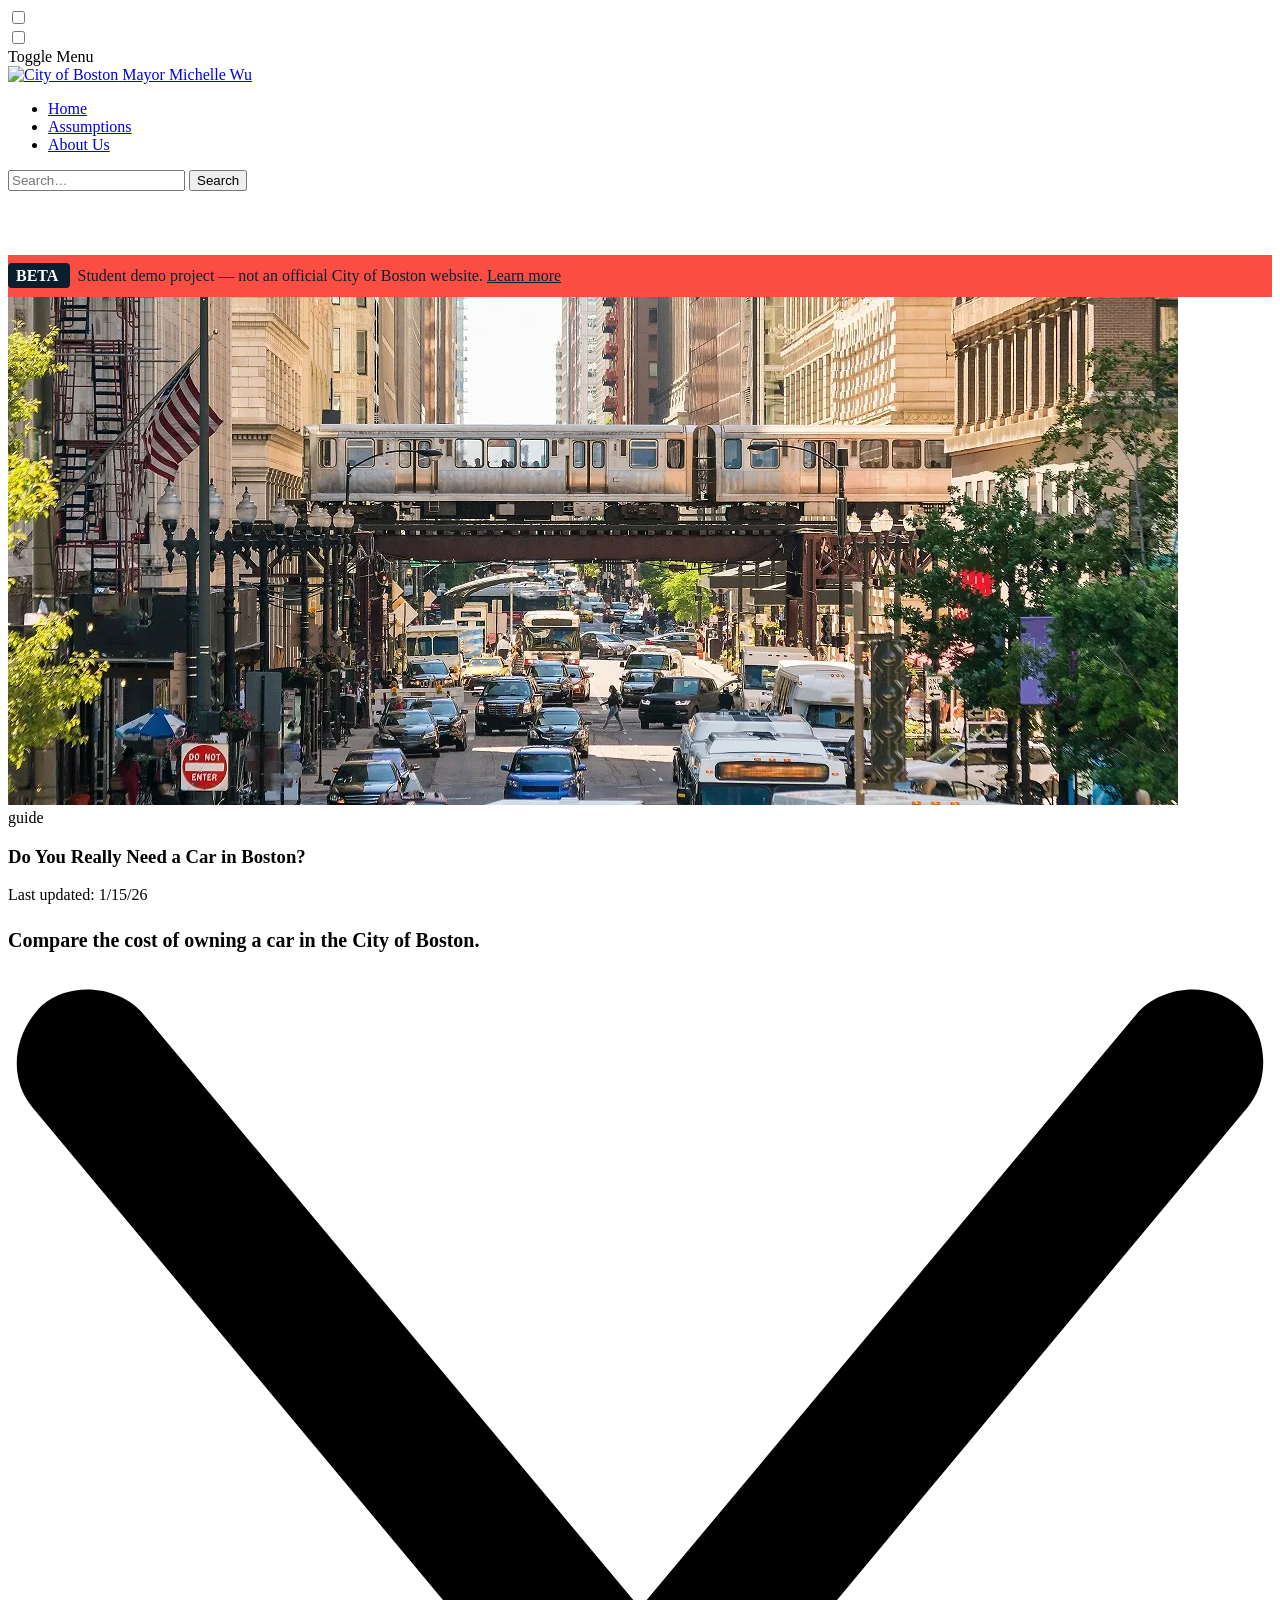
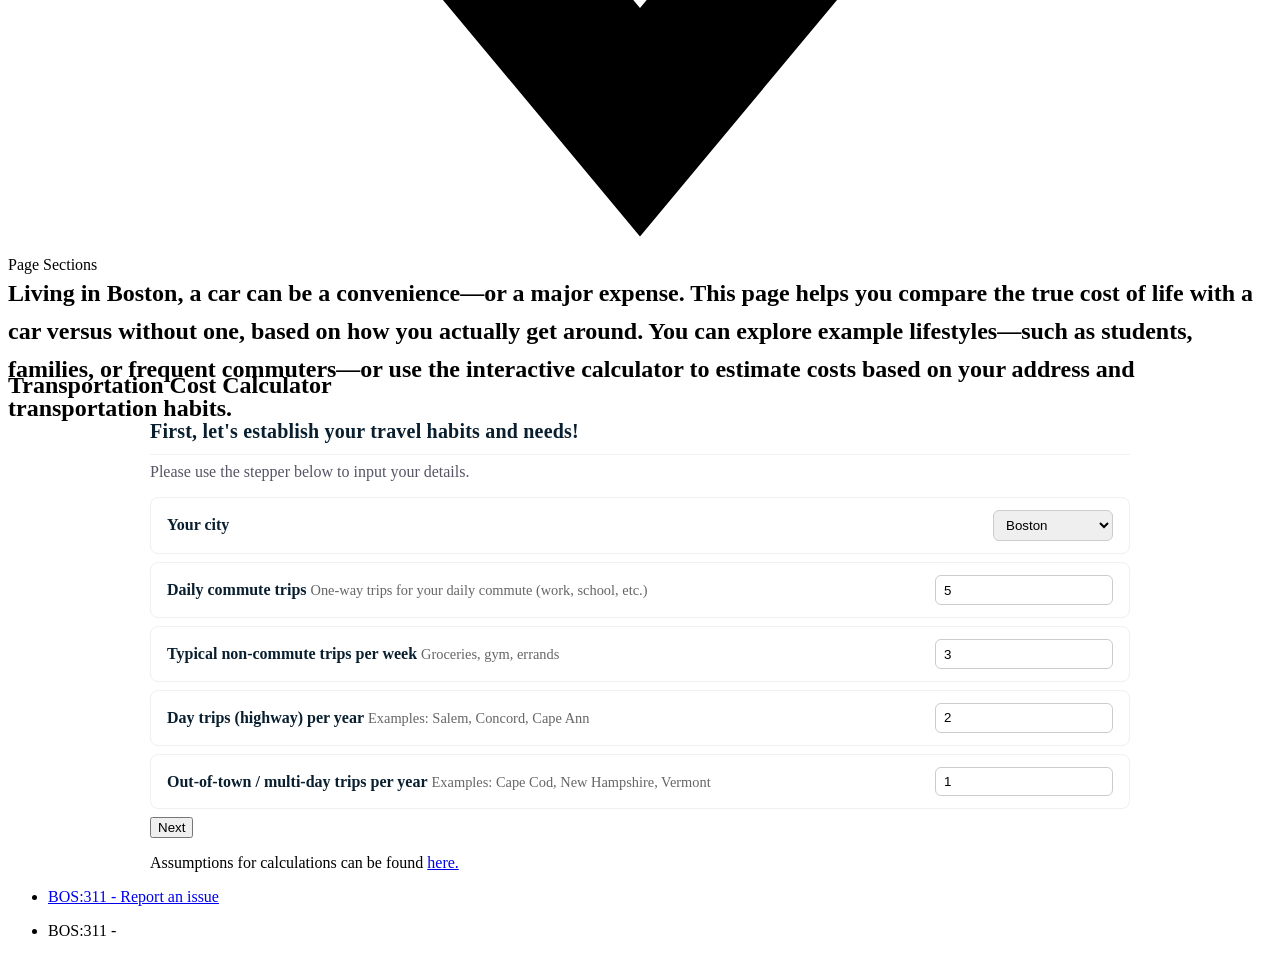
==== index.html @ 3e8d3dff "ok version" ====
<!DOCTYPE html>
<html>
	<head>
		<title>Boston Transportation Cost</title>
		<meta charset="utf-8">
		
		<!--[if !IE]><!-->
		<link rel="stylesheet" type="text/css" href="https://patterns.boston.gov/css/public.css">
		
		<!--<![endif]-->         
		<!--[if lt IE 10]>
        <link media="all" rel="stylesheet" href="https://patterns.boston.gov/css/ie.css">
        <![endif]-->         
		<!-- <link rel="stylesheet" href="styles.css?v=123"> -->
        <link rel="stylesheet" href="styles.css?v=6">
	</head>

    <body>
		<input type="checkbox" id="s-tr" class="s-tr" aria-hidden="true">

        <div id="header-placeholder"></div>

		<main id="main-content">
			<div class="main">
				<div class="container">
					<section class="main-content" id="content" role="main">
                        <div class="b b--fw" style="background:#fb4d42;">
                        <div class="b-c b-c--xsmv" style="padding: .75rem 0;">
                            <strong style="background:#091f2f;color:#fff;padding:.25rem .5rem;border-radius:.25rem;margin-right:.5rem;">
                            BETA
                            </strong>
                            <span style="color:#091f2f;">
                            Student demo project — not an official City of Boston website.
                            <a href="our_team.html" style="color:#091f2f;text-decoration:underline;">Learn more</a>
                            </span>
                        </div>
                        </div>
						<article class="node-16494266 node clearfix node-topic-page modstate-published" bos_context_type="Topic Page">
							<div class="b b--fw">
								<div class="hros hros--t">
									<img src="images/car.jpg.webp" alt="hero image" class="hros--img">
									<div class="hros-c">
										<div class="hros-i hros-i--l">
											<span></span>guide<span></span>
										</div>
										<h1 class="hros-t hros-t--l">
											Do You Really Need a Car in Boston?
										</h1>
										<div class="hros-i hros-i--l hros-st--w">
											Last updated:
											<time datetime="2025-12-30T17:10:34Z">1/15/26</time>
										</div>
									</div>
								</div>
							</div>
							<div class="intro-content nav-fill-margin">
								<div class="topic-intro-text-container">
									<div class="intro-text-top">
										<div class="topic-intro-text-content">
											<div class="intro-text">
												<div class="intro-text supporting-text squiggle-border-bottom field field-name-field-intro-text field-type-text-long">
													<p>Compare the cost of owning a car in the City of Boston.</p>
												</div>
											</div>
										</div>
									</div>
								</div>
							</div>
							<div class="p-b700 no-sidebar">
								<div class="sub-nav-trigger ssm-trigger drawer-trigger" role="button" aria-controls="topic-nav" aria-expanded="false" tabindex="0" aria-hidden="true">
									<div class="ssm-chevron">
										<svg version="1.1" xmlns="http://www.w3.org/2000/svg" xmlns:xlink="http://www.w3.org/1999/xlink" x="0px" y="0px" viewBox="0 0 26 18" style="enable-background:new 0 0 26 18;" xml:space="preserve">
											<title>Toggle</title>
											<path class="st0 icon-stroke" d="M13,17.7L0.5,2.7C0,2.1,0.1,1.2,0.7,0.6c0.6-0.5,1.6-0.4,2.1,0.2L13,13L23.2,0.8c0.5-0.6,1.5-0.7,2.1-0.2
              c0.6,0.5,0.7,1.5,0.2,2.1L13,17.7z"></path>
										</svg>
									</div>
									Page Sections
								</div>
							</div>
							<div class="paragraphs-items paragraphs-items-field-components paragraphs-items-full paragraphs-items-field-components-full">
								<div class="entity entity-paragraphs-item paragraphs-item-text component-section entity entity-paragraphs-item component-section component-section b--fw" bos_context_type="Text" about="" typeof="">
									<div class="b-c">
										<div class="paragraphs-items paragraphs-items-field-text-blocks paragraphs-items-field-text-blocks-full paragraphs-items-full">
											<div class="entity entity-paragraphs-item paragraphs-item-text-one-column component-section squiggle-border-bottom, p-t400 entity entity-paragraphs-item component-section" bos_context_type="Text One Column" about="" typeof="">
												<div>
													<div style="margin-top: 00 px; margin-bottom: -75px;">
														<p class="intro-lead">Living in Boston, a car can be a convenience—or a major expense. This page helps you compare the true cost of life with a car versus without one, based on how you actually get around.

You can explore example lifestyles—such as students, families, or frequent commuters—or use the interactive calculator to estimate costs based on your address and transportation habits.</p>
													</div>
												</div>
											</div>
										</div>
									</div>
								</div>
								<div class="subnav-anchor" id="apply-online" data-text="Apply Online" aria-hidden="true" title="This is an anchor"></div>
								<div class="entity entity-paragraphs-item paragraphs-item-text component-section entity entity-paragraphs-item component-section component-section b--fw" bos_context_type="Text" about="" typeof="">

                                    <section class="b b--fw" id="calculator">
                                    <div class="b-c">
                                        <div class="sh">
                                        <h2 class="sh-title">Transportation Cost Calculator</h2>
                                        </div>

                                

                                        <div class="calc-shell">
                                            <!-- Multi-screen calculator -->
                                            <div id="calcStepper">

                                                <!-- Screen 1 — Basics -->
                                                <div class="calc-screen active" data-screen="1" id="screen-basics">
                                                    <h3 class="h3">First, let's establish your travel habits and needs!</h3>
                                                    <p class="t--subinfo m-b300">Please use the stepper below to input your details.</p>

                                                    <label class="calc-row">
                                                        <span class="calc-labels">
                                                            <span class="calc-name">Your city</span> 
                                                             </span>
                                                        <select id="city" class="txt">
                                                            <option value="boston" selected>Boston</option>
                                                        </select>
                                                    </label>

                                                    <label class="calc-row">
                                                        <span class="calc-labels">
                                                            <span class="calc-name">Daily commute trips</span>
                                                            <span class="calc-sub">One-way trips for your daily commute (work, school, etc.)</span>
                                                        </span>
                                                        <input id="commuteDays" class="txt" type="number" min="0" step="1" value="5">
                                                    </label>

                                                    <label class="calc-row">
                                                        <span class="calc-labels">
                                                            <span class="calc-name">Typical non-commute trips per week</span>
                                                            <span class="calc-sub">Groceries, gym, errands</span>
                                                        </span>
                                                        <input id="nonCommuteTrips" class="txt" type="number" min="0" step="1" value="3">
                                                    </label>

                                                    <label class="calc-row">
                                                        <span class="calc-labels">
                                                            <span class="calc-name">Day trips (highway) per year</span>
                                                            <span class="calc-sub">Examples: Salem, Concord, Cape Ann</span>
                                                        </span>
                                                        <input id="dayTripsHighway" class="txt" type="number" min="0" step="1" value="2">
                                                    </label>

                                                    <label class="calc-row">
                                                        <span class="calc-labels">
                                                            <span class="calc-name">Out-of-town / multi-day trips per year</span>
                                                            <span class="calc-sub">Examples: Cape Cod, New Hampshire, Vermont</span>
                                                        </span>
                                                        <input id="multiDayTrips" class="txt" type="number" min="0" step="1" value="1">
                                                    </label>

                                                    <!-- Removed car ownership question for linear navigation -->

                                                    <div class="m-t300">
                                                        <button class="btn" id="toStep2">Next</button>
                                                    </div>
                                                </div>

                                                <!-- Screen 2 — Car option -->
                                                <div class="calc-screen" data-screen="2" id="screen-car" hidden>
                                                    <h3 class="h3">Car ownership costs</h3>
                                                    <form id="carOwnershipForm">
                                                        <div class="calc-section">
                                                            <div class="parking-option" id="carOwnershipOption">
                                                                <div class="option-body">
                                                                    <div>
                                                                        <div class="option-title">Do you currently own a car?</div>
                                                                    </div>
                                                                    <div class="option-control">
                                                                        <label style="margin-bottom: 0.25rem;">
                                                                            <input type="radio" name="carOwnership" id="ownCarYes" value="yes">
                                                                            Yes — I already own a car
                                                                        </label>
                                                                        <label>
                                                                            <input type="radio" name="carOwnership" id="ownCarNo" value="no">
                                                                            No — I’m considering buying one
                                                                        </label>
                                                                    </div>
                                                                </div>
                                                            </div>
                                                            <div class="parking-option" id="fuelCostSection" style="display:none;">
                                                                <div class="option-body">
                                                                    <div>
                                                                        <div class="option-title">Average fuel/charging cost per month (USD)</div>
                                                                        <div class="option-sub">Enter your typical monthly average.</div>
                                                                    </div>
                                                                    <div class="option-control">
                                                                        <input id="fuelMonthly" class="txt" type="number" min="0" step="1">
                                                                    </div>
                                                                </div>
                                                            </div>
                                                            <div class="parking-option" id="afdcSection" style="display:none;">
                                                                <div class="option-body">
                                                                    <div>
                                                                        <div class="option-title">Estimated annual fuel/energy cost (USD)</div>
                                                                        <div class="option-sub">Use the <a href='https://www.afdc.energy.gov/calc' target='_blank' id='afdcLink'>AFDC calculator</a> to estimate annual fuel or charging costs for a car you might buy.</div>
                                                                                                                                            <div class="option-sub" id="afdcMileageHelper" style="margin-top:0.25em;"></div>
                                                                    </div>
                                                                    <div class="option-control">
                                                                        <input id="afdcAnnual" class="txt" type="number" min="0" step="100">
                                                                    </div>
                                                                </div>
                                                            </div>
                                                        </div>
                                                    </form>
                                                    <div class="calc-section">
                                                        <h4>Boston fixed costs</h4>

                                                        <fieldset class="calc-row" id="parkingChoiceFieldset">
                                                            <legend class="calc-name">What would you rely on for parking?</legend>

                                                            <div class="parking-option" data-value="offstreet">
                                                                <label>
                                                                    <input type="radio" name="parkingChoice" id="parkingOffstreet" value="offstreet" checked>
                                                                    <div class="option-body">
                                                                        <div>
                                                                            <div class="option-title">Off-street parking (garage or private lot)</div>
                                                                            <div class="option-sub">Monthly cost varies by location.</div>
                                                                        </div>
                                                                        <div class="option-control">
                                                                            <label class="calc-row">
                                                                                <span class="calc-labels">
                                                                                    <span class="calc-name">Monthly parking cost (USD)</span>
                                                                                </span>
                                                                                <input id="parkingMonthly" class="txt" type="number" min="0" step="50" value="250">
                                                                            </label>
                                                                        </div>
                                                                    </div>
                                                                </label>
                                                            </div>

                                                            <div class="parking-option" data-value="permit">
                                                                <label>
                                                                    <input type="radio" name="parkingChoice" id="parkingPermit" value="permit">
                                                                    <div class="option-body">
                                                                        <div>
                                                                            <div class="option-title">Resident street parking permit</div>
                                                                            <div class="option-sub">Free for eligible Boston residents; availability varies by neighborhood.</div>
                                                                        </div>
                                                                        <div class="option-control">
                                                                            <label class="calc-row">
                                                                                <span class="calc-labels">
                                                                                    <span class="calc-name">Resident permit annual (USD)</span>
                                                                                </span>
                                                                                <input id="residentPermitAnnual" class="txt" type="number" min="0" step="100" value="0" readonly>
                                                                            </label>
                                                                        </div>
                                                                    </div>
                                                                </label>
                                                            </div>
                                                        </fieldset>

                                                        <label class="calc-row">
                                                            <span class="calc-labels">
                                                                <span class="calc-name">Annual insurance premium (USD)</span>
                                                                <span class="calc-sub">Your estimated yearly auto insurance cost</span>
                                                            </span>
                                                            <input id="insuranceAnnual" class="txt" type="number" min="0" step="100" value="1200">
                                                        </label>

                                                        <label class="calc-row">
                                                            <span class="calc-labels">
                                                                <span class="calc-name">Annual excise tax (USD)</span>
                                                                <span class="calc-sub">From City of Boston bill / estimate</span>
                                                            </span>
                                                            <input id="exciseTax" class="txt" type="number" min="0" step="1" value="0">
                                                        </label>

                                                        <label class="calc-row">
                                                            <span class="calc-labels">
                                                                <span class="calc-name">Annual registration &amp; inspection total (USD)</span>
                                                            </span>
                                                            <input id="regInspect" class="txt" type="number" min="0" step="1" value="100">
                                                        </label>

                                                        <fieldset class="calc-row">
                                                            <legend class="calc-name">Ownership cost</legend>
                                                            <label><input type="radio" name="ownership" value="loan" checked> Loan / Lease</label>
                                                            <label><input type="radio" name="ownership" value="paid"> Paid-off / Cash</label>

                                                            <div id="loanFields">
                                                                <label class="calc-row">
                                                                    <span class="calc-labels">
                                                                        <span class="calc-name">Monthly payment (USD)</span>
                                                                    </span>
                                                                    <input id="loanMonthly" class="txt" type="number" min="0" step="1" value="300">
                                                                </label>
                                                                <label class="calc-row">
                                                                    <span class="calc-labels">
                                                                        <span class="calc-name">Months per year paying</span>
                                                                    </span>
                                                                    <input id="loanMonthsPerYear" class="txt" type="number" min="1" max="12" step="1" value="12">
                                                                </label>
                                                            </div>

                                                            <div id="paidFields" hidden>
                                                                   <!-- Depreciation input removed -->
                                                            </div>
                                                        </fieldset>

                                                        <div class="m-t300">
                                                            <button class="btn" id="backFromCar">Back</button>
                                                            <button class="btn" id="toComparisonFromCar">Next</button>
                                                        </div>

                                                        <div id="carSummary" class="m-t300">
                                                            <div>Annual Variable (AFDC): <strong id="carVar">$0.00</strong></div>
                                                            <div>Annual Fixed: <strong id="carFixedCalc">$0.00</strong></div>
                                                            <div>Total Car Annual: <strong id="carAnnualTotal">$0.00</strong></div>
                                                            <div>Monthly: <strong id="carMonthlyTotal">$0.00</strong></div>
                                                        </div>
                                                    </div>
                                                </div>

                                                <!-- Screen 3 — No-car option -->
                                                <div class="calc-screen" data-screen="3" id="screen-nocar" hidden>
                                                    <h3 class="h3">Car-Free Transportation Mix</h3>

                                                    <div class="calc-section">
                                                        <h4>MBTA</h4>
                                                        <label class="calc-row">
                                                            <span class="calc-labels">
                                                                <span class="calc-name">Your monthly MBTA cost (USD)</span>
                                                                <span class="calc-sub">Enter your actual or estimated monthly spending on MBTA (subway, bus, commuter rail, ferry, etc.)</span>
                                                            </span>
                                                            <input id="mbtaMonthlyDirect" class="txt" type="number" min="0" step="1" value="0">
                                                        </label>
                                                    </div>

                                                    <div class="calc-section">
                                                        <h4>Regional bus (outside Boston)</h4>
                                                        <label class="calc-row">
                                                            <span class="calc-labels">
                                                                <span class="calc-name">Your monthly Regional bus cost (USD)</span>
                                                                <span class="calc-sub">Enter your actual or estimated monthly spending on regional buses (e.g., MBTA express, MWRTA, LRTA, etc.)</span>
                                                            </span>
                                                            <input id="regionalBusMonthlyDirect" class="txt" type="number" min="0" step="1" value="0">
                                                        </label>
                                                    </div>

                                                    <div class="calc-section">
                                                        <h4>Rideshare</h4>
                                                        <label class="calc-row">
                                                            <span class="calc-labels">
                                                                <span class="calc-name">Your monthly Rideshare cost (USD)</span>
                                                                <span class="calc-sub">Enter your actual or estimated monthly spending on rideshare (Uber, Lyft, etc.)</span>
                                                            </span>
                                                            <input id="rideshareMonthlyDirect" class="txt" type="number" min="0" step="1" value="0">
                                                        </label>
                                                    </div>

                                                    <div class="calc-section">
                                                        <h4>Rental cars</h4>
                                                        <label class="calc-row">
                                                            <span class="calc-labels">
                                                                <span class="calc-name">Your ANNUAL rental car cost (USD)</span>
                                                                <span class="calc-sub">Enter your actual or estimated ANNUAL spending on rental cars (Zipcar, Hertz, Enterprise, etc.)</span>
                                                            </span>
                                                            <input id="rentalCarAnnualDirect" class="txt" type="number" min="0" step="10" value="0">
                                                        </label>
                                                    </div>

                                                    <div class="m-t300">
                                                        <button class="btn" id="backFromNoCar">Back</button>
                                                        <button class="btn" id="toComparisonFromNoCar">Next to Comparison</button>
                                                    </div>

                                                    <div id="noCarSummary" class="m-t300">
                                                        <div>MBTA annual: <strong id="mbtaAnnual">$0.00</strong></div>
                                                        <div>Regional buses: <strong id="regionalAnnual">$0.00</strong></div>
                                                        <div>Rideshare annual: <strong id="rideshareAnnual">$0.00</strong></div>
                                                        <div>Rental annual: <strong id="rentalAnnual">$0.00</strong></div>
                                                        <div>Total No-Car annual: <strong id="noCarAnnual">$0.00</strong></div>
                                                    </div>
                                                </div>

                                                <!-- Screen 3 — Results & break-even -->
                                                <div class="calc-screen" data-screen="3" id="screen-results" hidden>
                                                    <h3 class="h3">Your final results</h3>

                                                    <div class="calc-section results-hero">
                                                    <div class="results-grid">
                                                        <div class="result-card" id="carResult" role="group" aria-labelledby="carResultLabel">
                                                            <div class="result-title" id="carResultLabel">Annual cost for car</div>
                                                            <div class="result-amount" id="outCarAnnual">—</div>
                                                            <div class="result-sub">Monthly <span class="result-sub-amount" id="outCarMonthly">—</span></div>
                                                        </div>

                                                        <div class="result-card" id="noCarResult" role="group" aria-labelledby="noCarResultLabel">
                                                            <div class="result-title" id="noCarResultLabel">Annual cost without a car</div>
                                                            <div class="result-amount" id="outNoCarAnnual">—</div>
                                                            <div class="result-sub">Monthly <span class="result-sub-amount" id="outNoCarMonthly">—</span></div>
                                                        </div>
                                                    </div>

                                                    <div class="result-diff" aria-live="polite">
                                                        <div class="diff-label">Without a car, you save</div>
                                                        <div class="diff-amount" id="outDifference">—</div>
                                                    </div>
                                                </div> 

                                                    <div class="calc-section m-t300 smallest-drivers">
                                                        <h4 class="small-heading">Biggest drivers</h4>
                                                        <ol id="biggestDrivers" class="small-list"></ol>
                                                    </div>

                                                    <div class="m-t300">
                                                        <button class="btn" id="startOver">Start over</button>
                                                    </div>
                                                </div>

                                            </div> <!-- calcStepper -->

                                            <p class="m-t300">
                                            Assumptions for calculations can be found 
                                            <a href="assumptions.html">here.</a>
                                            </p>
                                        </div>
                                    </div>

                                    </section>                                    
                                    
                                    <!-- <section class="b b--fw">
                                    <div class="b-c">
                                        <div class="sh">
                                        <h2 class="sh-title">Typical Transportation Costs for Different Lifestyles</h2>
                                        </div>

                                        <div id="lifestyles" class="cob-accordion"></div>
                                    </div>
                                    </section> -->

                                    <div class="paragraphs-items paragraphs-items-full">
                                        <div class="component-section">
                                        <div class="field field-label-hidden field-type-text-long field__items field-items">
                                        </div>
                                        </div>
                                    </div>
                                </div>
                                </div>
							</div>
						</article>
					</section>
				</div>
			</div>

            <!-- <template id="accordion-template">
                <div class="b-collapsible m-b300">
                    <button class="b-collapsible__header" type="button" aria-expanded="false">
                    <span class="acc-head">
                        <img class="acc-icon" alt="">
                        <span class="acc-title"></span>
                    </span>
                    </button>

                    <div class="b-collapsible__content" hidden>
                    <div class="acc-body"></div>
                    </div>
                </div>
            </template> -->

		</main>

        <div id="footer-placeholder"></div>

		<script type="text/javascript" src="main.js"></script>
		<script src="https://patterns.boston.gov/scripts/all.js"></script>

	</body>
</html>
---- styles.css ----
main {
padding-top: 4rem;
}

.acc-head{
    display:flex;
    align-items:center;
    gap:.75rem;
}
.acc-icon{
    width:32px;
    height:32px;
    flex:0 0 auto;
}
.acc-title{
    font-weight:700;
}

/* Make each accordion item span the full content width */
.cob-accordion .b-collapsible {
  width: 100%;
  border-top: 1px solid #d8d8d8;
}
.cob-accordion .b-collapsible:last-child {
  border-bottom: 1px solid #d8d8d8;
}

/* Make the clickable header look like a COB row */
.cob-accordion .b-collapsible__header {
  width: 100%;
  display: flex;
  align-items: center;
  justify-content: space-between;

  padding: 1rem 1rem;
  text-align: left;

  background: #fff;
  border: 0;            /* remove “button box” feel */
  cursor: pointer;
}
.cob-accordion .b-collapsible__header:hover {
  background: #f6f6f6;
}

/* Your icon + title layout */
.cob-accordion .acc-head {
  display: flex;
  align-items: center;
  gap: .75rem;
}
.cob-accordion .acc-icon {
  width: 32px;
  height: 32px;
  flex: 0 0 auto;
}
.cob-accordion .acc-title {
  font-weight: 700;
}

/* Add a COB-like chevron */
.cob-accordion .b-collapsible__header::after {
  content: "▾";
  font-size: 1.1rem;
  line-height: 1;
}
.cob-accordion .b-collapsible__header[aria-expanded="true"]::after {
  content: "▴";
}

/* Panel spacing */
.cob-accordion .b-collapsible__content {
  padding: 0 1rem 1rem 1rem;
}

.calc-grid{
  display:grid;
  grid-template-columns: 1fr;
  gap: 1rem;
  margin-top: 1rem;
}

@media (min-width: 900px){
  .calc-grid{
    grid-template-columns: 1fr 1fr;
  }
}

.calc-card{
  background:#fff;
  border:1px solid #d8d8d8;
  border-radius: 8px;
  padding: 1rem;
}

.calc-row{
  display:flex;
  justify-content:space-between;
  align-items:center;
  gap: 1rem;
  padding: .75rem 1rem;
  border-radius: 8px;
  background:#fff;
  border:1px solid #f0f0f0;
  margin-bottom: .5rem;
  transition: box-shadow .12s ease, transform .12s ease;
}

/* Reduce horizontal spacing for inline fieldset choice rows (e.g., radio options) */
fieldset.calc-row {
  justify-content: flex-start !important;
  gap: .75rem !important;
}

/* Make individual labels compact and keep inputs inline */
fieldset.calc-row label {
  display: inline-flex !important;
  align-items: center;
  gap: .5rem;
  margin-right: .75rem;
  white-space: nowrap;
}

/* Prevent nested .calc-row inside fieldsets from creating overflow or nested boxes */
fieldset.calc-row .calc-row {
  width: 100%;
  box-sizing: border-box;
  padding: 0;
  margin-top: .5rem;
  border: 0;
  background: transparent;
  display:flex;
  align-items:center;
  justify-content:space-between;
}

/* For the parking choice specifically, stack options vertically */
#parkingChoiceFieldset{
  flex-direction: column !important;
  align-items: flex-start !important;
  gap: .5rem !important;
  padding-left: 0 !important;
}
#parkingChoiceFieldset label {
  display: flex !important;
  flex-direction: column;
  align-items: flex-start;
  margin-bottom: 0 !important;
  padding-left: 0.25rem;
}
#parkingChoiceFieldset label small {
  display: block;
  margin-left: 1.5rem;
  margin-top: .25rem;
  color: #666;
  font-size: .95rem;
  font-weight: 400;
}

/* Parking option card styling */
.parking-option { margin-bottom: .75rem; width:100%; }
.parking-option label{ display:block; cursor:pointer; width:100%; }
.parking-option .option-body{ display:flex; gap:.5rem; align-items:center; justify-content:space-between; padding:.45rem .7rem; border:1px solid #e9e9e9; border-radius:8px; background:#fff; width:100%; box-sizing:border-box; line-height:1.25; }
.parking-option .option-title{ font-weight:700; color:#091f2f; }
.parking-option .option-title{ font-size:1.05rem; margin:0; }
.parking-option .option-sub{ font-size:.85rem; color:#666; margin:.1rem 0 0; }
.parking-option .option-control{ display:flex; align-items:center; min-width:0; }
.parking-option .option-control .calc-row{ display:flex; align-items:center; width:100%; gap:.5rem; padding:0; margin:0; border:0; background:transparent; }
.parking-option .option-control .calc-labels{ margin-right:.5rem; font-size:.9rem; white-space:nowrap; }
.parking-option .option-control .txt{ margin-left:auto; width:120px; text-align:right; padding:.35rem .5rem; }
.parking-option.selected .option-body{ border-color:#0b4b66; box-shadow:0 6px 20px rgba(11,75,102,0.06); }
.parking-option input[type="radio"]{ margin-right:.5rem; transform:translateY(-1px); }


@media (max-width:600px){
  fieldset.calc-row{ flex-direction:column; align-items:stretch; }
  fieldset.calc-row label{ margin-right:0; width:100%; }
}
.calc-row:hover{ box-shadow: 0 6px 18px rgba(20,20,20,0.04); transform: translateY(-1px); }

.calc-row:last-child{ border-bottom:0; margin-bottom:0; }

.calc-row .calc-labels{ flex:1; min-width:0; }
.calc-row .calc-name{ font-weight:700; color:#091f2f; }
.calc-row .calc-sub{ font-size:.9rem; color:#666; }

.calc-row .txt{ flex:0 0 120px; width:120px; }

@media (max-width:600px){
  .calc-row{ flex-direction:column; align-items:stretch; padding:.6rem; }
  .calc-row .txt{ width:100%; flex:1 1 auto; }
  .calc-row .calc-labels{ margin-bottom:.5rem; }
}
/* Inputs: don’t fight Fleet; just make them consistent */
.txt{
  width: 120px;
  padding: .4rem .5rem;
  border: 1px solid #ccc;
  border-radius: 6px;
}

/* Results table */
.calc-result{
  display:grid;
  grid-template-columns: 1fr 1fr 1fr;
  gap: .5rem .75rem;
  align-items:center;
}

.calc-resultHead{
  font-weight:700;
  padding-bottom:.25rem;
  border-bottom:1px solid #eee;
}

.calc-cell{ padding:.25rem 0; }
.calc-big{ font-weight:800; font-size: 1.15rem; }

.calc-miniRow{
  display:flex;
  justify-content:space-between;
  gap:1rem;
  padding:.25rem 0;
}

.calc-compareValue{
  font-weight:900;
  font-size: 1.25rem;
  margin-top:.25rem;
}

/* Fixed cost rows */
.calc-fixedRow{
  display:flex;
  justify-content:space-between;
  padding:.4rem 0;
  border-top:1px solid #eee;
}

/* Selected user button */
.categoryBtn.active{
  outline: 3px solid #091f2f;
  outline-offset: 2px;
}

/* Shared width container for buttons + grid */
.calc-shell{
  max-width: 980px;
  margin: 0 auto;
}

/* Make the calculator intro / supporting text larger for readability */
/* Use stronger specificity and !important to override upstream patterns styles if necessary */
#calculator .supporting-text, .calc-shell > .supporting-text {
  font-size: 1.25rem !important; /* ~20px */
  line-height: 1.5 !important;
  margin-bottom: 1rem !important;
  font-weight: 600 !important;
}

@media (min-width: 900px) {
  #calculator .supporting-text, .calc-shell > .supporting-text {
    font-size: 1.375rem !important; /* ~22px on larger screens */
  }
}

/* Top page intro paragraph (larger and slightly heavier) */
.topic-intro-text-container .intro-text.supporting-text,
.topic-intro-text-container .intro-text.supporting-text p {
  font-size: 1.125rem !important; /* ~18px */
  line-height: 1.6 !important;
  font-weight: 600 !important;
}

@media (min-width: 900px) {
  .topic-intro-text-container .intro-text.supporting-text,
  .topic-intro-text-container .intro-text.supporting-text p {
    font-size: 1.25rem !important; /* ~20px */
  }
}

/* Explicit class to target the main intro paragraph and guarantee larger styling */
.intro-lead {
  margin-top: 0 !important;
  font-size: 1.375rem !important; /* ~22px */
  line-height: 1.6 !important;
  font-weight: 600 !important;
  margin-bottom: 1rem !important;
}

@media (min-width: 900px) {
  .intro-lead { font-size: 1.5rem !important; /* ~24px */ }
}



/* 4 buttons on one row, same width as the grid */
.calc-user-buttons{
  display: flex;
  gap: .75rem;
  width: 100%;
}

/* Let flex actually shrink buttons to fit */
.categoryBtn{
  flex: 1 1 0;
  min-width: 0;          /* 🔑 allows shrinking */
  text-align: left;      /* looks more COB */
  white-space: normal;   /* 🔑 allow wrapping */
  line-height: 1.2;
}

/* Keep emoji + text aligned */
.categoryBtn .categoryEmoji{
  margin-right: .5rem;
}

/* On smaller screens, wrap like COB */
@media (max-width: 900px){
  .calc-user-buttons{
    flex-wrap: wrap;
  }
  .categoryBtn{
    flex: 1 1 calc(50% - .75rem);
  }
}

/* Highlight for comparison note */
.cheaper-green {
  background-color: #e6f9ed !important;
  color: #217a3b !important;
  font-weight: 900;
}
.cheaper-red {
  background-color: #ffeaea !important;
  color: #b30000 !important;
  font-weight: 900;
}

/* About page team layout */
.team-grid{
  display: grid;
  grid-template-columns: 1fr; /* always one column */
  gap: 1.25rem;
  margin-top: 1rem;
}

.team-card{
  display: flex;
  gap: 1.25rem;
  align-items: flex-start;
  background: #fff;
  border: 1px solid #d8d8d8;
  border-radius: 8px;
  padding: 1.25rem;
}

.team-photo{
  width: 88px;
  height: 88px;
  border-radius: 999px;   /* round */
  object-fit: cover;      /* keeps face centered */
  flex: 0 0 auto;
  border: 2px solid #091f2f; /* COB navy */
}

.team-name{
  margin: 0;
  font-size: 1.25rem;
  line-height: 1.2;
}

.team-bio{
  margin-top: .25rem;
  margin-bottom: 0;
}

/* New calculator screen styles */
.calc-screen{ display:none; }
.calc-screen.active{ display:block; }

.calc-section{ background:#fff; border:1px solid #e9e9e9; padding:1rem; border-radius:8px; margin-bottom:1rem; }

/* Small form layout tweaks */
.calc-screen .h3{ margin-top:0; }

/* Screen-specific header styling for a cleaner basics step */
#screen-basics .h3,
#screen-car .h3,
#screen-nocar .h3,
#screen-results .h3 {
  margin: 1.25rem 0 .5rem 0;
  font-size: 1.25rem;
  line-height: 1.25;
  font-weight: 800;
  color: #091f2f;
  padding-bottom: .6rem;
  border-bottom: 1px solid #eef2f3;
  letter-spacing: 0.2px;
}
#screen-basics .t--subinfo{ margin-top:.5rem; color:#556; }
#screen-car .t--subinfo, #screen-nocar .t--subinfo { margin-top:.4rem; color:#556; }

/* Results hero (two-column) */
.results-hero{ padding: 1rem 0; }
.results-grid{ display:grid; grid-template-columns: 1fr 1fr; gap:1rem; align-items:stretch; }
.result-card{ background: linear-gradient(180deg, #fff, #fbfbfc); border:1px solid #e6eef2; border-radius:10px; padding:1.25rem; box-shadow: 0 12px 30px rgba(11,75,102,0.06); display:flex; flex-direction:column; justify-content:space-between; }
.result-title{ font-weight:700; color:#091f2f; margin-bottom:.5rem; font-size:1rem; }
.result-amount{ font-size:2.1rem; font-weight:900; color:#0b4b66; margin-bottom:.5rem; }
.result-sub{ font-size:.95rem; color:#575f66; display:flex; justify-content:space-between; align-items:center; }
.result-sub-amount{ font-weight:700; color:#091f2f; }

.result-diff{ margin-top:1rem; text-align:center; padding:.75rem; }
.diff-label{ font-size:.95rem; color:#556; }
.diff-amount{ font-size:1.4rem; font-weight:800; color:#0b4b66; margin-top:.25rem; }

/* Make biggest drivers smaller and less prominent */
.smallest-drivers .small-heading{ font-size:.95rem; margin-bottom:.25rem; color:#556; }
.smallest-drivers .small-list{ font-size:.95rem; color:#556; margin-left:0; padding:0; list-style:none; }
.smallest-drivers .small-list li{ margin-bottom:.35rem; display:flex; justify-content:space-between; align-items:center; padding:.2rem .4rem; border-radius:6px; }

@media (max-width:800px){
  .results-grid{ grid-template-columns: 1fr; }
  .result-amount{ font-size:1.6rem; }
  .diff-amount{ font-size:1.2rem; }
}

/* Small tweaks to button spacing */
.calc-screen .m-t300{ display:flex; gap:.75rem; justify-content:flex-start; }

@media (min-width:900px){
  .calc-screen .txt{ width:160px; }
}
---- styles.css ----
main {
padding-top: 4rem;
}

.acc-head{
    display:flex;
    align-items:center;
    gap:.75rem;
}
.acc-icon{
    width:32px;
    height:32px;
    flex:0 0 auto;
}
.acc-title{
    font-weight:700;
}

/* Make each accordion item span the full content width */
.cob-accordion .b-collapsible {
  width: 100%;
  border-top: 1px solid #d8d8d8;
}
.cob-accordion .b-collapsible:last-child {
  border-bottom: 1px solid #d8d8d8;
}

/* Make the clickable header look like a COB row */
.cob-accordion .b-collapsible__header {
  width: 100%;
  display: flex;
  align-items: center;
  justify-content: space-between;

  padding: 1rem 1rem;
  text-align: left;

  background: #fff;
  border: 0;            /* remove “button box” feel */
  cursor: pointer;
}
.cob-accordion .b-collapsible__header:hover {
  background: #f6f6f6;
}

/* Your icon + title layout */
.cob-accordion .acc-head {
  display: flex;
  align-items: center;
  gap: .75rem;
}
.cob-accordion .acc-icon {
  width: 32px;
  height: 32px;
  flex: 0 0 auto;
}
.cob-accordion .acc-title {
  font-weight: 700;
}

/* Add a COB-like chevron */
.cob-accordion .b-collapsible__header::after {
  content: "▾";
  font-size: 1.1rem;
  line-height: 1;
}
.cob-accordion .b-collapsible__header[aria-expanded="true"]::after {
  content: "▴";
}

/* Panel spacing */
.cob-accordion .b-collapsible__content {
  padding: 0 1rem 1rem 1rem;
}

.calc-grid{
  display:grid;
  grid-template-columns: 1fr;
  gap: 1rem;
  margin-top: 1rem;
}

@media (min-width: 900px){
  .calc-grid{
    grid-template-columns: 1fr 1fr;
  }
}

.calc-card{
  background:#fff;
  border:1px solid #d8d8d8;
  border-radius: 8px;
  padding: 1rem;
}

.calc-row{
  display:flex;
  justify-content:space-between;
  align-items:center;
  gap: 1rem;
  padding: .75rem 1rem;
  border-radius: 8px;
  background:#fff;
  border:1px solid #f0f0f0;
  margin-bottom: .5rem;
  transition: box-shadow .12s ease, transform .12s ease;
}

/* Reduce horizontal spacing for inline fieldset choice rows (e.g., radio options) */
fieldset.calc-row {
  justify-content: flex-start !important;
  gap: .75rem !important;
}

/* Make individual labels compact and keep inputs inline */
fieldset.calc-row label {
  display: inline-flex !important;
  align-items: center;
  gap: .5rem;
  margin-right: .75rem;
  white-space: nowrap;
}

/* Prevent nested .calc-row inside fieldsets from creating overflow or nested boxes */
fieldset.calc-row .calc-row {
  width: 100%;
  box-sizing: border-box;
  padding: 0;
  margin-top: .5rem;
  border: 0;
  background: transparent;
  display:flex;
  align-items:center;
  justify-content:space-between;
}

/* For the parking choice specifically, stack options vertically */
#parkingChoiceFieldset{
  flex-direction: column !important;
  align-items: flex-start !important;
  gap: .5rem !important;
  padding-left: 0 !important;
}
#parkingChoiceFieldset label {
  display: flex !important;
  flex-direction: column;
  align-items: flex-start;
  margin-bottom: 0 !important;
  padding-left: 0.25rem;
}
#parkingChoiceFieldset label small {
  display: block;
  margin-left: 1.5rem;
  margin-top: .25rem;
  color: #666;
  font-size: .95rem;
  font-weight: 400;
}

/* Parking option card styling */
.parking-option { margin-bottom: .75rem; width:100%; }
.parking-option label{ display:block; cursor:pointer; width:100%; }
.parking-option .option-body{ display:flex; gap:.5rem; align-items:center; justify-content:space-between; padding:.45rem .7rem; border:1px solid #e9e9e9; border-radius:8px; background:#fff; width:100%; box-sizing:border-box; line-height:1.25; }
.parking-option .option-title{ font-weight:700; color:#091f2f; }
.parking-option .option-title{ font-size:1.05rem; margin:0; }
.parking-option .option-sub{ font-size:.85rem; color:#666; margin:.1rem 0 0; }
.parking-option .option-control{ display:flex; align-items:center; min-width:0; }
.parking-option .option-control .calc-row{ display:flex; align-items:center; width:100%; gap:.5rem; padding:0; margin:0; border:0; background:transparent; }
.parking-option .option-control .calc-labels{ margin-right:.5rem; font-size:.9rem; white-space:nowrap; }
.parking-option .option-control .txt{ margin-left:auto; width:120px; text-align:right; padding:.35rem .5rem; }
.parking-option.selected .option-body{ border-color:#0b4b66; box-shadow:0 6px 20px rgba(11,75,102,0.06); }
.parking-option input[type="radio"]{ margin-right:.5rem; transform:translateY(-1px); }


@media (max-width:600px){
  fieldset.calc-row{ flex-direction:column; align-items:stretch; }
  fieldset.calc-row label{ margin-right:0; width:100%; }
}
.calc-row:hover{ box-shadow: 0 6px 18px rgba(20,20,20,0.04); transform: translateY(-1px); }

.calc-row:last-child{ border-bottom:0; margin-bottom:0; }

.calc-row .calc-labels{ flex:1; min-width:0; }
.calc-row .calc-name{ font-weight:700; color:#091f2f; }
.calc-row .calc-sub{ font-size:.9rem; color:#666; }

.calc-row .txt{ flex:0 0 120px; width:120px; }

@media (max-width:600px){
  .calc-row{ flex-direction:column; align-items:stretch; padding:.6rem; }
  .calc-row .txt{ width:100%; flex:1 1 auto; }
  .calc-row .calc-labels{ margin-bottom:.5rem; }
}
/* Inputs: don’t fight Fleet; just make them consistent */
.txt{
  width: 120px;
  padding: .4rem .5rem;
  border: 1px solid #ccc;
  border-radius: 6px;
}

/* Results table */
.calc-result{
  display:grid;
  grid-template-columns: 1fr 1fr 1fr;
  gap: .5rem .75rem;
  align-items:center;
}

.calc-resultHead{
  font-weight:700;
  padding-bottom:.25rem;
  border-bottom:1px solid #eee;
}

.calc-cell{ padding:.25rem 0; }
.calc-big{ font-weight:800; font-size: 1.15rem; }

.calc-miniRow{
  display:flex;
  justify-content:space-between;
  gap:1rem;
  padding:.25rem 0;
}

.calc-compareValue{
  font-weight:900;
  font-size: 1.25rem;
  margin-top:.25rem;
}

/* Fixed cost rows */
.calc-fixedRow{
  display:flex;
  justify-content:space-between;
  padding:.4rem 0;
  border-top:1px solid #eee;
}

/* Selected user button */
.categoryBtn.active{
  outline: 3px solid #091f2f;
  outline-offset: 2px;
}

/* Shared width container for buttons + grid */
.calc-shell{
  max-width: 980px;
  margin: 0 auto;
}

/* Make the calculator intro / supporting text larger for readability */
/* Use stronger specificity and !important to override upstream patterns styles if necessary */
#calculator .supporting-text, .calc-shell > .supporting-text {
  font-size: 1.25rem !important; /* ~20px */
  line-height: 1.5 !important;
  margin-bottom: 1rem !important;
  font-weight: 600 !important;
}

@media (min-width: 900px) {
  #calculator .supporting-text, .calc-shell > .supporting-text {
    font-size: 1.375rem !important; /* ~22px on larger screens */
  }
}

/* Top page intro paragraph (larger and slightly heavier) */
.topic-intro-text-container .intro-text.supporting-text,
.topic-intro-text-container .intro-text.supporting-text p {
  font-size: 1.125rem !important; /* ~18px */
  line-height: 1.6 !important;
  font-weight: 600 !important;
}

@media (min-width: 900px) {
  .topic-intro-text-container .intro-text.supporting-text,
  .topic-intro-text-container .intro-text.supporting-text p {
    font-size: 1.25rem !important; /* ~20px */
  }
}

/* Explicit class to target the main intro paragraph and guarantee larger styling */
.intro-lead {
  margin-top: 0 !important;
  font-size: 1.375rem !important; /* ~22px */
  line-height: 1.6 !important;
  font-weight: 600 !important;
  margin-bottom: 1rem !important;
}

@media (min-width: 900px) {
  .intro-lead { font-size: 1.5rem !important; /* ~24px */ }
}



/* 4 buttons on one row, same width as the grid */
.calc-user-buttons{
  display: flex;
  gap: .75rem;
  width: 100%;
}

/* Let flex actually shrink buttons to fit */
.categoryBtn{
  flex: 1 1 0;
  min-width: 0;          /* 🔑 allows shrinking */
  text-align: left;      /* looks more COB */
  white-space: normal;   /* 🔑 allow wrapping */
  line-height: 1.2;
}

/* Keep emoji + text aligned */
.categoryBtn .categoryEmoji{
  margin-right: .5rem;
}

/* On smaller screens, wrap like COB */
@media (max-width: 900px){
  .calc-user-buttons{
    flex-wrap: wrap;
  }
  .categoryBtn{
    flex: 1 1 calc(50% - .75rem);
  }
}

/* Highlight for comparison note */
.cheaper-green {
  background-color: #e6f9ed !important;
  color: #217a3b !important;
  font-weight: 900;
}
.cheaper-red {
  background-color: #ffeaea !important;
  color: #b30000 !important;
  font-weight: 900;
}

/* About page team layout */
.team-grid{
  display: grid;
  grid-template-columns: 1fr; /* always one column */
  gap: 1.25rem;
  margin-top: 1rem;
}

.team-card{
  display: flex;
  gap: 1.25rem;
  align-items: flex-start;
  background: #fff;
  border: 1px solid #d8d8d8;
  border-radius: 8px;
  padding: 1.25rem;
}

.team-photo{
  width: 88px;
  height: 88px;
  border-radius: 999px;   /* round */
  object-fit: cover;      /* keeps face centered */
  flex: 0 0 auto;
  border: 2px solid #091f2f; /* COB navy */
}

.team-name{
  margin: 0;
  font-size: 1.25rem;
  line-height: 1.2;
}

.team-bio{
  margin-top: .25rem;
  margin-bottom: 0;
}

/* New calculator screen styles */
.calc-screen{ display:none; }
.calc-screen.active{ display:block; }

.calc-section{ background:#fff; border:1px solid #e9e9e9; padding:1rem; border-radius:8px; margin-bottom:1rem; }

/* Small form layout tweaks */
.calc-screen .h3{ margin-top:0; }

/* Screen-specific header styling for a cleaner basics step */
#screen-basics .h3,
#screen-car .h3,
#screen-nocar .h3,
#screen-results .h3 {
  margin: 1.25rem 0 .5rem 0;
  font-size: 1.25rem;
  line-height: 1.25;
  font-weight: 800;
  color: #091f2f;
  padding-bottom: .6rem;
  border-bottom: 1px solid #eef2f3;
  letter-spacing: 0.2px;
}
#screen-basics .t--subinfo{ margin-top:.5rem; color:#556; }
#screen-car .t--subinfo, #screen-nocar .t--subinfo { margin-top:.4rem; color:#556; }

/* Results hero (two-column) */
.results-hero{ padding: 1rem 0; }
.results-grid{ display:grid; grid-template-columns: 1fr 1fr; gap:1rem; align-items:stretch; }
.result-card{ background: linear-gradient(180deg, #fff, #fbfbfc); border:1px solid #e6eef2; border-radius:10px; padding:1.25rem; box-shadow: 0 12px 30px rgba(11,75,102,0.06); display:flex; flex-direction:column; justify-content:space-between; }
.result-title{ font-weight:700; color:#091f2f; margin-bottom:.5rem; font-size:1rem; }
.result-amount{ font-size:2.1rem; font-weight:900; color:#0b4b66; margin-bottom:.5rem; }
.result-sub{ font-size:.95rem; color:#575f66; display:flex; justify-content:space-between; align-items:center; }
.result-sub-amount{ font-weight:700; color:#091f2f; }

.result-diff{ margin-top:1rem; text-align:center; padding:.75rem; }
.diff-label{ font-size:.95rem; color:#556; }
.diff-amount{ font-size:1.4rem; font-weight:800; color:#0b4b66; margin-top:.25rem; }

/* Make biggest drivers smaller and less prominent */
.smallest-drivers .small-heading{ font-size:.95rem; margin-bottom:.25rem; color:#556; }
.smallest-drivers .small-list{ font-size:.95rem; color:#556; margin-left:0; padding:0; list-style:none; }
.smallest-drivers .small-list li{ margin-bottom:.35rem; display:flex; justify-content:space-between; align-items:center; padding:.2rem .4rem; border-radius:6px; }

@media (max-width:800px){
  .results-grid{ grid-template-columns: 1fr; }
  .result-amount{ font-size:1.6rem; }
  .diff-amount{ font-size:1.2rem; }
}

/* Small tweaks to button spacing */
.calc-screen .m-t300{ display:flex; gap:.75rem; justify-content:flex-start; }

@media (min-width:900px){
  .calc-screen .txt{ width:160px; }
}
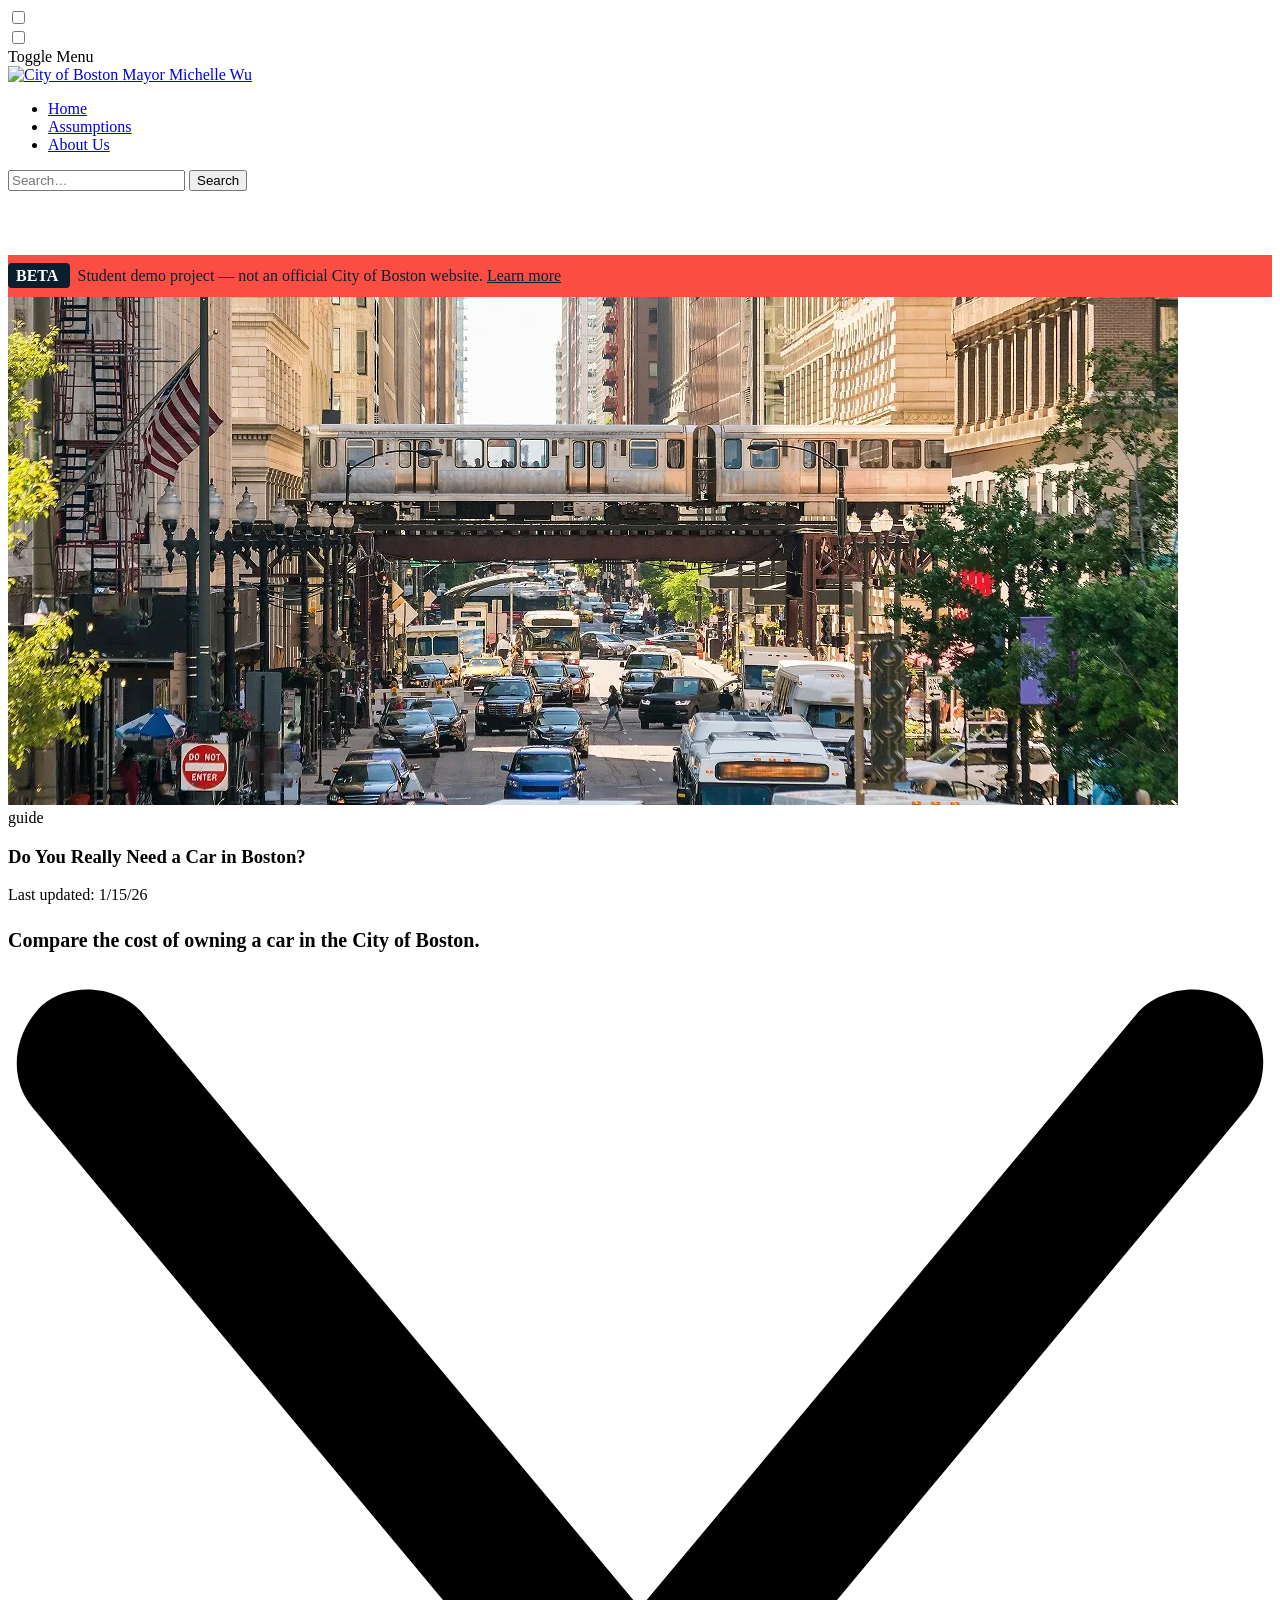
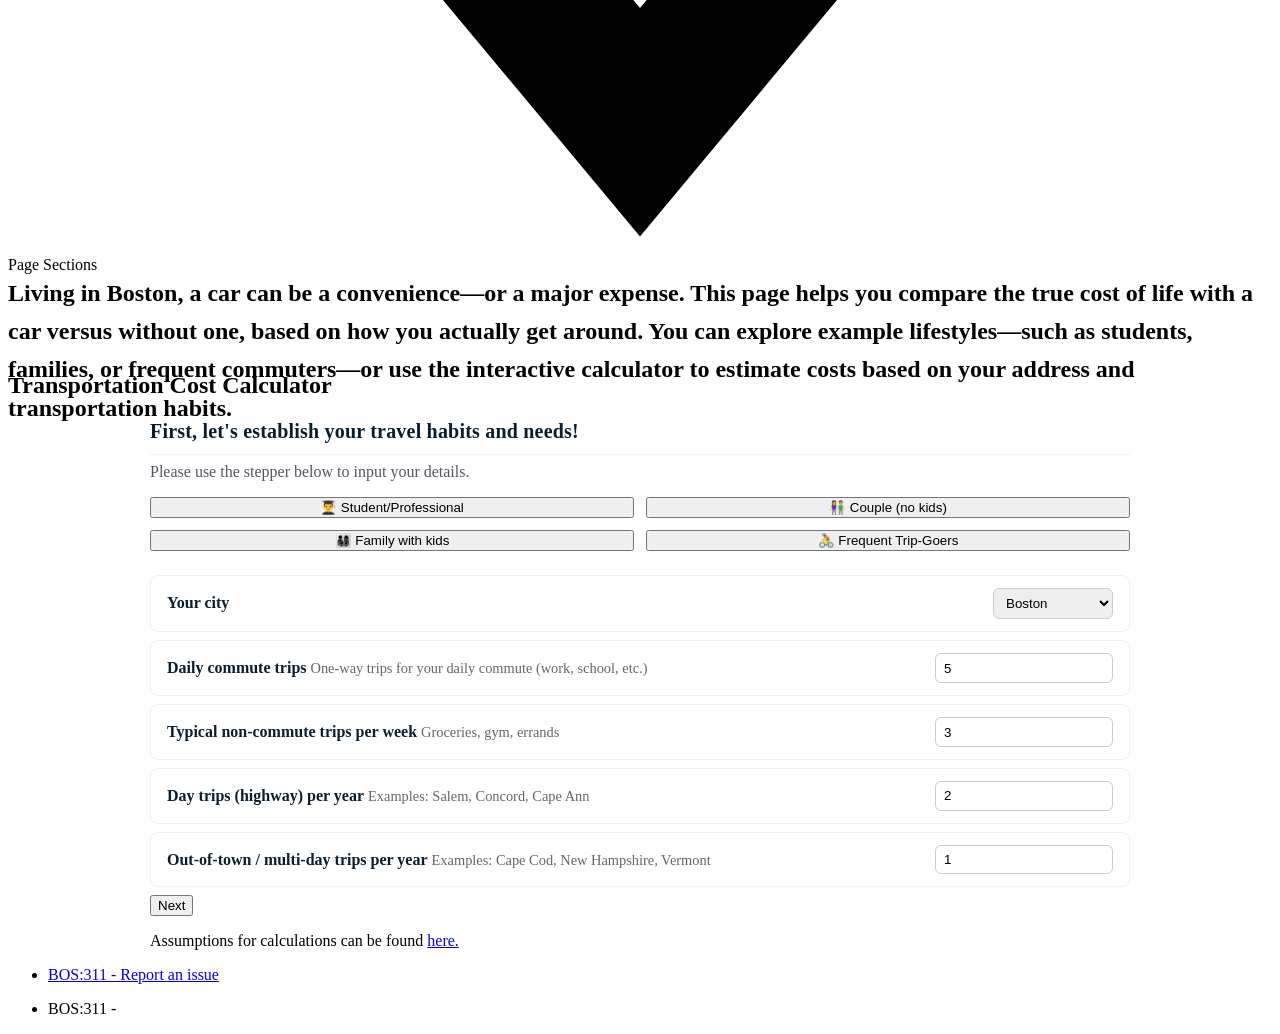
==== commit 90ece3f0: "clean up js" ====
--- a/index.html
+++ b/index.html
@@ -103,8 +103,6 @@
                                         <h2 class="sh-title">Transportation Cost Calculator</h2>
                                         </div>
 
-                                
-
                                         <div class="calc-shell">
                                             <!-- Multi-screen calculator -->
                                             <div id="calcStepper">
@@ -113,6 +111,13 @@
                                                 <div class="calc-screen active" data-screen="1" id="screen-basics">
                                                     <h3 class="h3">First, let's establish your travel habits and needs!</h3>
                                                     <p class="t--subinfo m-b300">Please use the stepper below to input your details.</p>
+
+                                                    <div class="lifestyle-buttons" style="display: flex; gap: 0.75rem; margin-bottom: 1.5rem; flex-wrap: wrap;">
+                                                        <button class="btn lifestyle-btn" data-lifestyle="student" type="button" style="flex: 1 1 calc(50% - 0.375rem);">👨‍🎓 Student/Professional</button>
+                                                        <button class="btn lifestyle-btn" data-lifestyle="couple" type="button" style="flex: 1 1 calc(50% - 0.375rem);">👫 Couple (no kids)</button>
+                                                        <button class="btn lifestyle-btn" data-lifestyle="family" type="button" style="flex: 1 1 calc(50% - 0.375rem);">👨‍👩‍👧‍👦 Family with kids</button>
+                                                        <button class="btn lifestyle-btn" data-lifestyle="frequent" type="button" style="flex: 1 1 calc(50% - 0.375rem);">🚴 Frequent Trip-Goers</button>
+                                                    </div>
 
                                                     <label class="calc-row">
                                                         <span class="calc-labels">
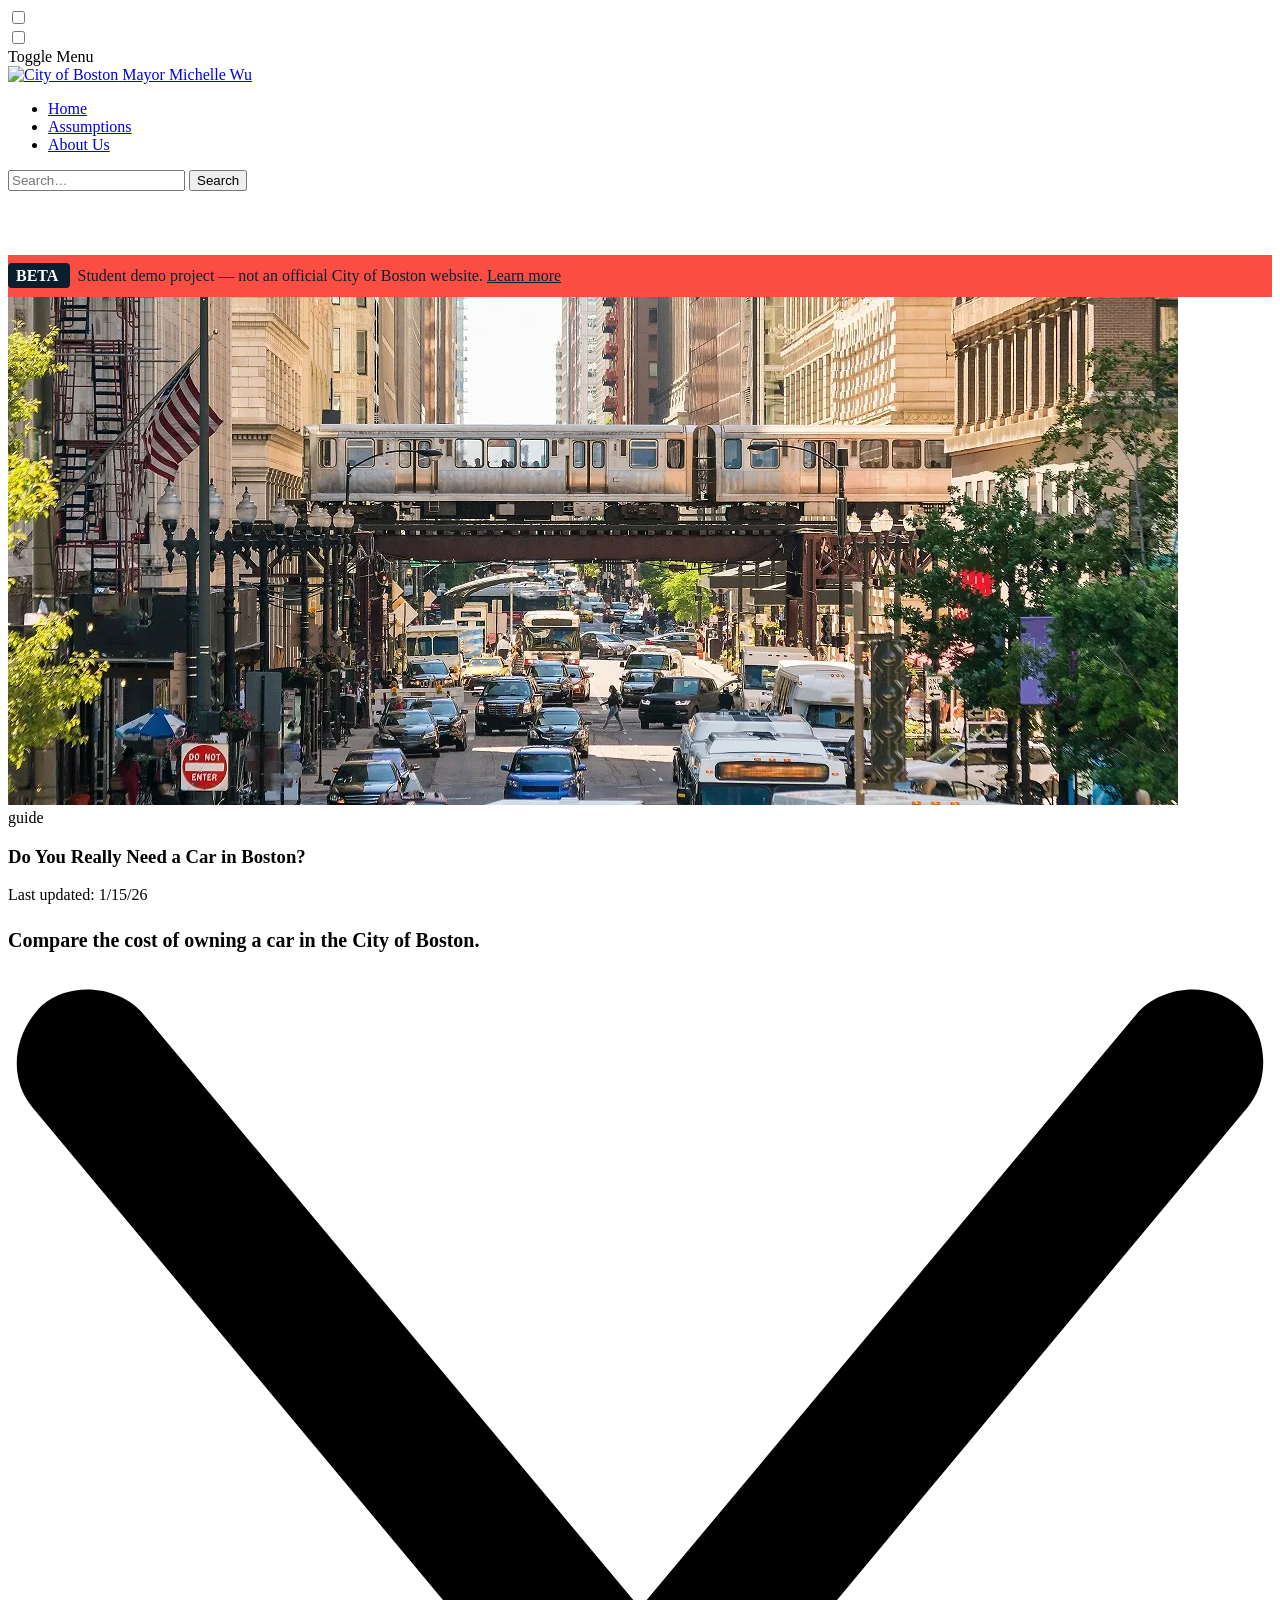
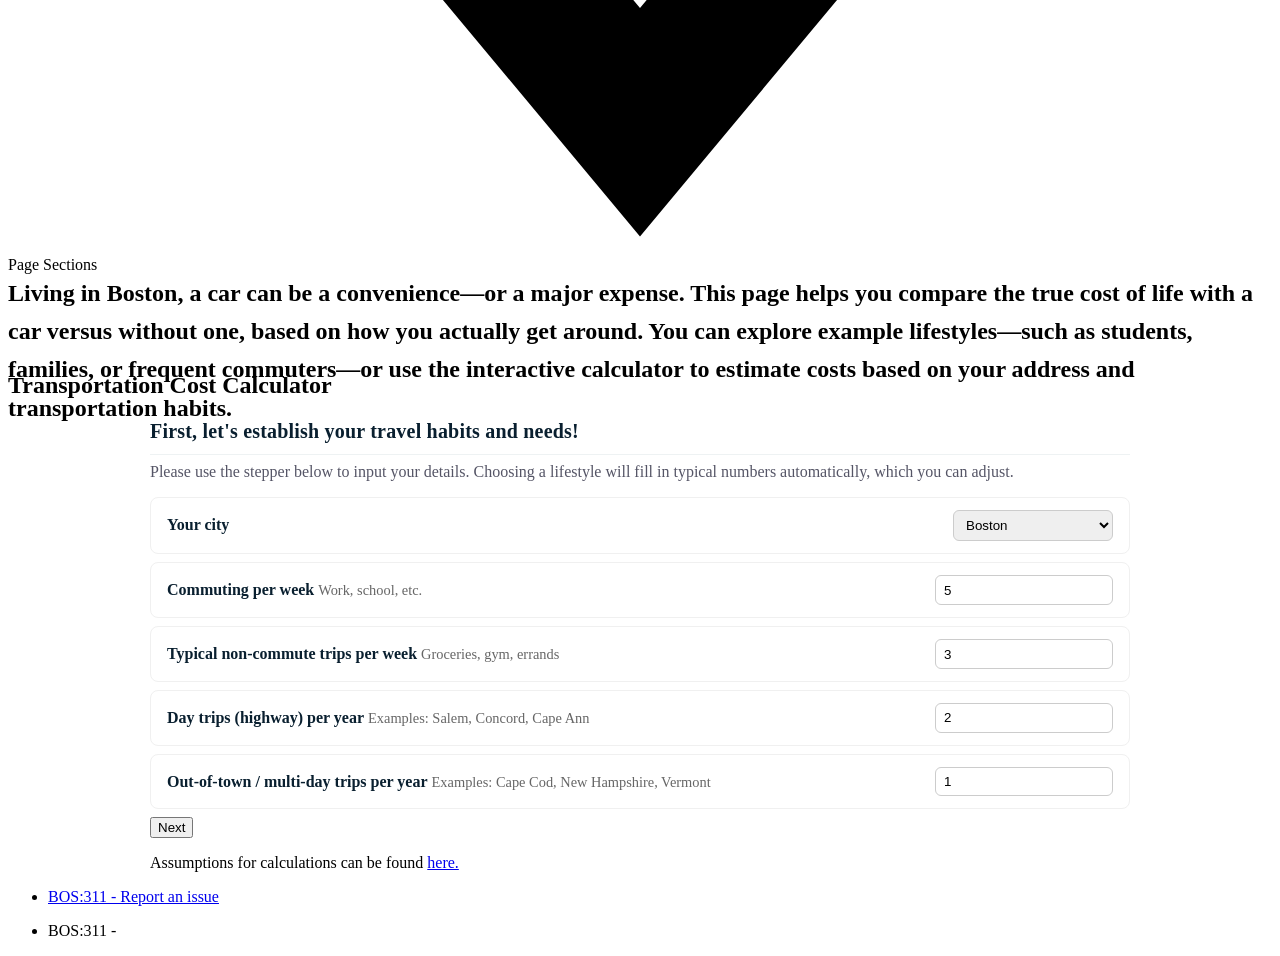
==== commit 3a6382d2: "fix calculator and add afdc iframe" ====
--- a/index.html
+++ b/index.html
@@ -110,14 +110,7 @@
                                                 <!-- Screen 1 — Basics -->
                                                 <div class="calc-screen active" data-screen="1" id="screen-basics">
                                                     <h3 class="h3">First, let's establish your travel habits and needs!</h3>
-                                                    <p class="t--subinfo m-b300">Please use the stepper below to input your details.</p>
-
-                                                    <div class="lifestyle-buttons" style="display: flex; gap: 0.75rem; margin-bottom: 1.5rem; flex-wrap: wrap;">
-                                                        <button class="btn lifestyle-btn" data-lifestyle="student" type="button" style="flex: 1 1 calc(50% - 0.375rem);">👨‍🎓 Student/Professional</button>
-                                                        <button class="btn lifestyle-btn" data-lifestyle="couple" type="button" style="flex: 1 1 calc(50% - 0.375rem);">👫 Couple (no kids)</button>
-                                                        <button class="btn lifestyle-btn" data-lifestyle="family" type="button" style="flex: 1 1 calc(50% - 0.375rem);">👨‍👩‍👧‍👦 Family with kids</button>
-                                                        <button class="btn lifestyle-btn" data-lifestyle="frequent" type="button" style="flex: 1 1 calc(50% - 0.375rem);">🚴 Frequent Trip-Goers</button>
-                                                    </div>
+                                                    <p class="t--subinfo m-b300">Please use the stepper below to input your details. Choosing a lifestyle will fill in typical numbers automatically, which you can adjust.</p>
 
                                                     <label class="calc-row">
                                                         <span class="calc-labels">
@@ -130,8 +123,8 @@
 
                                                     <label class="calc-row">
                                                         <span class="calc-labels">
-                                                            <span class="calc-name">Daily commute trips</span>
-                                                            <span class="calc-sub">One-way trips for your daily commute (work, school, etc.)</span>
+                                                            <span class="calc-name">Commuting per week</span>
+                                                            <span class="calc-sub">Work, school, etc.</span>
                                                         </span>
                                                         <input id="commuteDays" class="txt" type="number" min="0" step="1" value="5">
                                                     </label>
@@ -178,13 +171,13 @@
                                                                         <div class="option-title">Do you currently own a car?</div>
                                                                     </div>
                                                                     <div class="option-control">
-                                                                        <label style="margin-bottom: 0.25rem;">
+                                                                        <label>
                                                                             <input type="radio" name="carOwnership" id="ownCarYes" value="yes">
-                                                                            Yes — I already own a car
+                                                                            Yes
                                                                         </label>
                                                                         <label>
                                                                             <input type="radio" name="carOwnership" id="ownCarNo" value="no">
-                                                                            No — I’m considering buying one
+                                                                            No
                                                                         </label>
                                                                     </div>
                                                                 </div>
@@ -203,9 +196,12 @@
                                                             <div class="parking-option" id="afdcSection" style="display:none;">
                                                                 <div class="option-body">
                                                                     <div>
-                                                                        <div class="option-title">Estimated annual fuel/energy cost (USD)</div>
+                                                                        <div class="option-title">Estimated annual fuel/electricity cost (USD)</div>
                                                                         <div class="option-sub">Use the <a href='https://www.afdc.energy.gov/calc' target='_blank' id='afdcLink'>AFDC calculator</a> to estimate annual fuel or charging costs for a car you might buy.</div>
-                                                                                                                                            <div class="option-sub" id="afdcMileageHelper" style="margin-top:0.25em;"></div>
+                                                                        <div class="option-sub" id="afdcMileageHelper" style="margin-top:0.25em;"></div>
+                                                                        <div style="display: flex; justify-content: center; margin: 20px 0;">
+                                                                          <iframe src="https://afdc.energy.gov/widget/calc/" style="height: 349px; width: 250px; border: none;" scrolling="no" frameborder="0"></iframe>
+                                                                        </div>
                                                                     </div>
                                                                     <div class="option-control">
                                                                         <input id="afdcAnnual" class="txt" type="number" min="0" step="100">
--- a/styles.css
+++ b/styles.css
@@ -164,10 +164,10 @@
 .parking-option .option-title{ font-weight:700; color:#091f2f; }
 .parking-option .option-title{ font-size:1.05rem; margin:0; }
 .parking-option .option-sub{ font-size:.85rem; color:#666; margin:.1rem 0 0; }
-.parking-option .option-control{ display:flex; align-items:center; min-width:0; }
-.parking-option .option-control .calc-row{ display:flex; align-items:center; width:100%; gap:.5rem; padding:0; margin:0; border:0; background:transparent; }
-.parking-option .option-control .calc-labels{ margin-right:.5rem; font-size:.9rem; white-space:nowrap; }
-.parking-option .option-control .txt{ margin-left:auto; width:120px; text-align:right; padding:.35rem .5rem; }
+.parking-option .option-control{ align-items:center; min-width:0; }
+.parking-option .option-control .calc-row{ display:flex; height: auto; align-items:center; width:100%; gap:.5rem; padding:0; margin:0; border:0; background:transparent; }
+.parking-option .option-control .calc-labels{ margin-right:.5rem; height: auto; font-size:.9rem; white-space:nowrap; }
+.parking-option .option-control .txt{ margin-left:auto; height: auto; width:120px; text-align:right; padding:.35rem .5rem; }
 .parking-option.selected .option-body{ border-color:#0b4b66; box-shadow:0 6px 20px rgba(11,75,102,0.06); }
 .parking-option input[type="radio"]{ margin-right:.5rem; transform:translateY(-1px); }
 
@@ -184,7 +184,7 @@
 .calc-row .calc-name{ font-weight:700; color:#091f2f; }
 .calc-row .calc-sub{ font-size:.9rem; color:#666; }
 
-.calc-row .txt{ flex:0 0 120px; width:120px; }
+/* .calc-row .txt{ flex:0 0 120px; width:120px; } */
 
 @media (max-width:600px){
   .calc-row{ flex-direction:column; align-items:stretch; padding:.6rem; }
--- a/styles.css
+++ b/styles.css
@@ -164,10 +164,10 @@
 .parking-option .option-title{ font-weight:700; color:#091f2f; }
 .parking-option .option-title{ font-size:1.05rem; margin:0; }
 .parking-option .option-sub{ font-size:.85rem; color:#666; margin:.1rem 0 0; }
-.parking-option .option-control{ display:flex; align-items:center; min-width:0; }
-.parking-option .option-control .calc-row{ display:flex; align-items:center; width:100%; gap:.5rem; padding:0; margin:0; border:0; background:transparent; }
-.parking-option .option-control .calc-labels{ margin-right:.5rem; font-size:.9rem; white-space:nowrap; }
-.parking-option .option-control .txt{ margin-left:auto; width:120px; text-align:right; padding:.35rem .5rem; }
+.parking-option .option-control{ align-items:center; min-width:0; }
+.parking-option .option-control .calc-row{ display:flex; height: auto; align-items:center; width:100%; gap:.5rem; padding:0; margin:0; border:0; background:transparent; }
+.parking-option .option-control .calc-labels{ margin-right:.5rem; height: auto; font-size:.9rem; white-space:nowrap; }
+.parking-option .option-control .txt{ margin-left:auto; height: auto; width:120px; text-align:right; padding:.35rem .5rem; }
 .parking-option.selected .option-body{ border-color:#0b4b66; box-shadow:0 6px 20px rgba(11,75,102,0.06); }
 .parking-option input[type="radio"]{ margin-right:.5rem; transform:translateY(-1px); }
 
@@ -184,7 +184,7 @@
 .calc-row .calc-name{ font-weight:700; color:#091f2f; }
 .calc-row .calc-sub{ font-size:.9rem; color:#666; }
 
-.calc-row .txt{ flex:0 0 120px; width:120px; }
+/* .calc-row .txt{ flex:0 0 120px; width:120px; } */
 
 @media (max-width:600px){
   .calc-row{ flex-direction:column; align-items:stretch; padding:.6rem; }
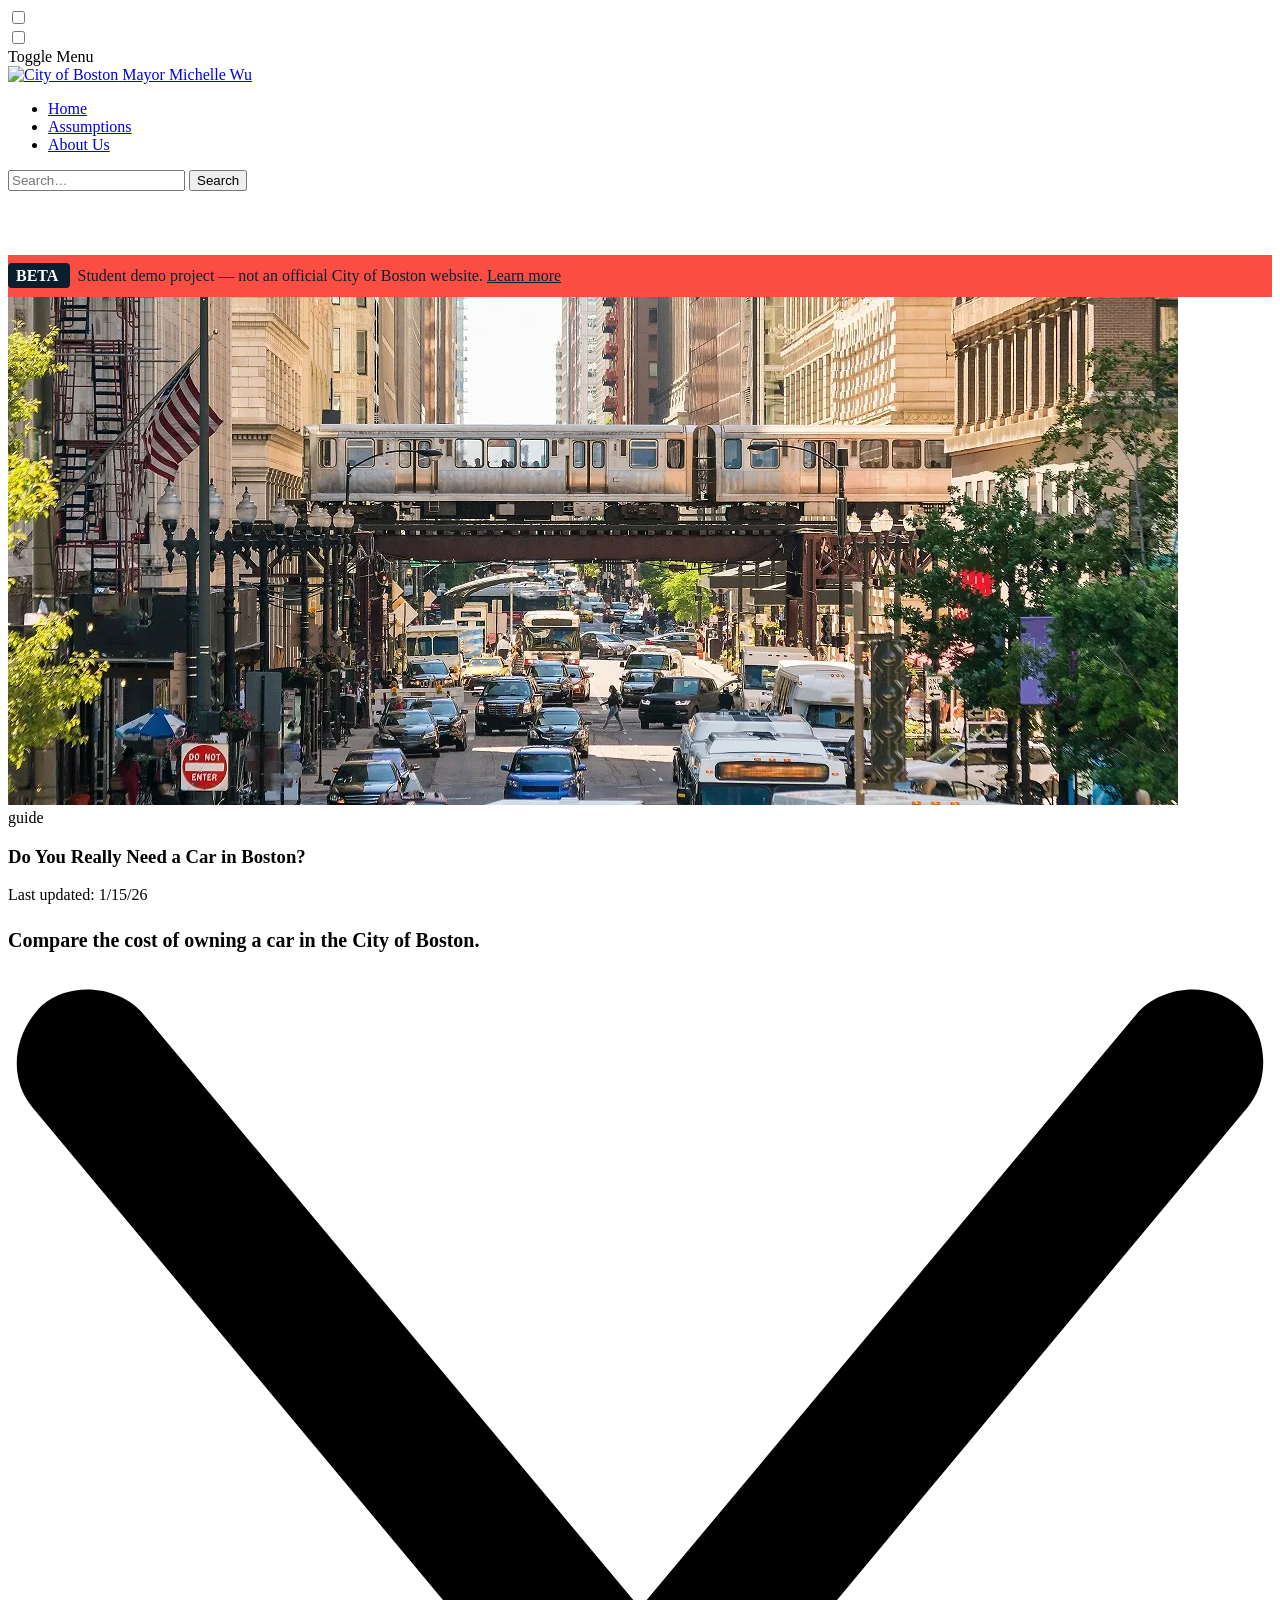
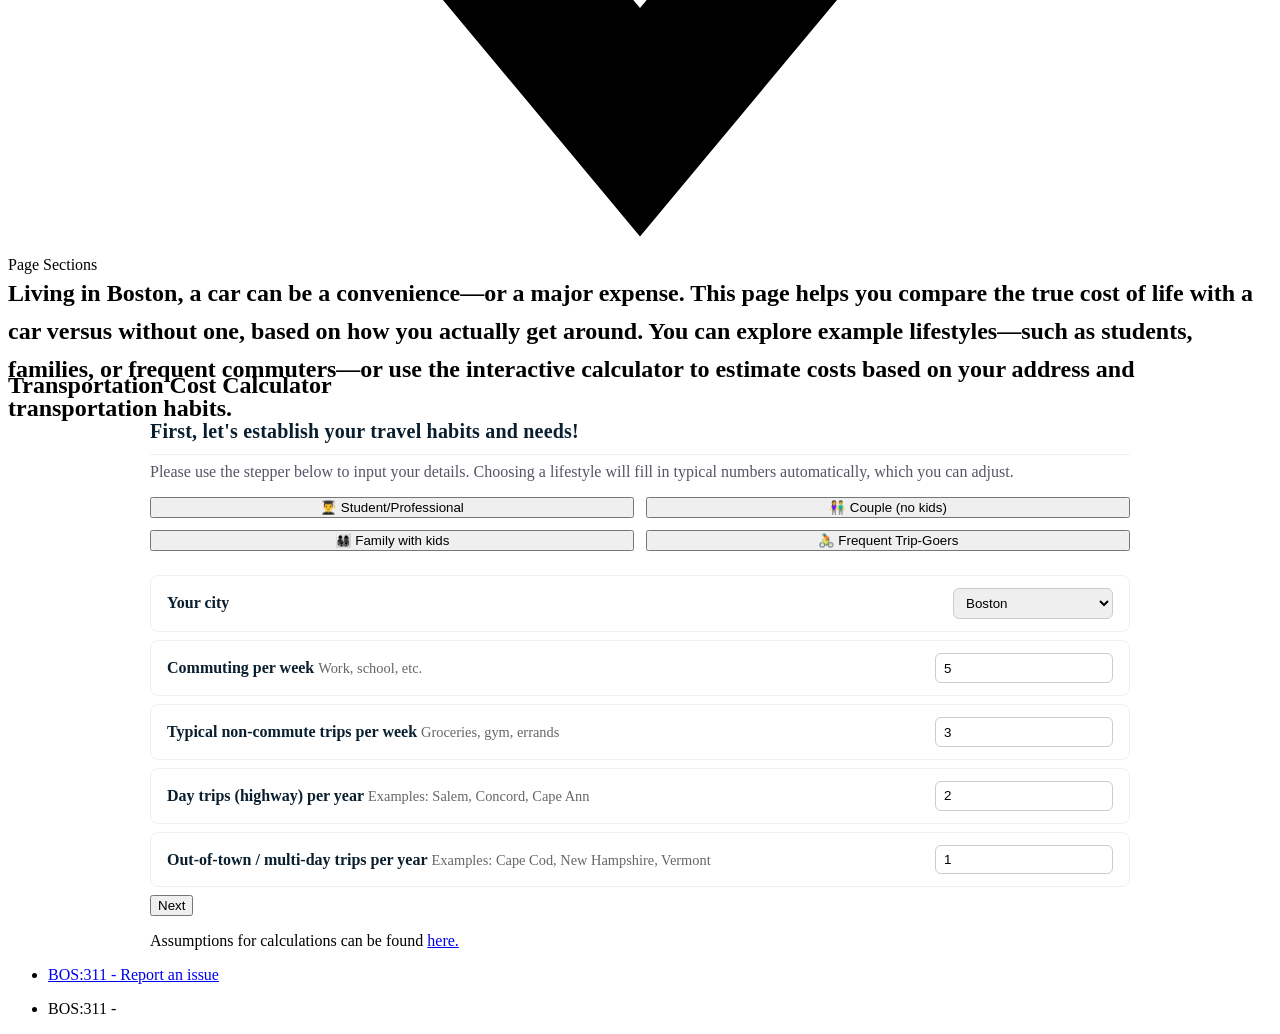
==== commit 157e6a14: "add 4 buttons" ====
--- a/index.html
+++ b/index.html
@@ -112,6 +112,13 @@
                                                     <h3 class="h3">First, let's establish your travel habits and needs!</h3>
                                                     <p class="t--subinfo m-b300">Please use the stepper below to input your details. Choosing a lifestyle will fill in typical numbers automatically, which you can adjust.</p>
 
+                                                    <div class="lifestyle-buttons" style="display: flex; gap: 0.75rem; margin-bottom: 1.5rem; flex-wrap: wrap;">
+                                                        <button class="btn lifestyle-btn" data-lifestyle="student" type="button" style="flex: 1 1 calc(50% - 0.375rem);">👨‍🎓 Student/Professional</button>
+                                                        <button class="btn lifestyle-btn" data-lifestyle="couple" type="button" style="flex: 1 1 calc(50% - 0.375rem);">👫 Couple (no kids)</button>
+                                                        <button class="btn lifestyle-btn" data-lifestyle="family" type="button" style="flex: 1 1 calc(50% - 0.375rem);">👨‍👩‍👧‍👦 Family with kids</button>
+                                                        <button class="btn lifestyle-btn" data-lifestyle="frequent" type="button" style="flex: 1 1 calc(50% - 0.375rem);">🚴 Frequent Trip-Goers</button>
+                                                    </div>
+
                                                     <label class="calc-row">
                                                         <span class="calc-labels">
                                                             <span class="calc-name">Your city</span> 
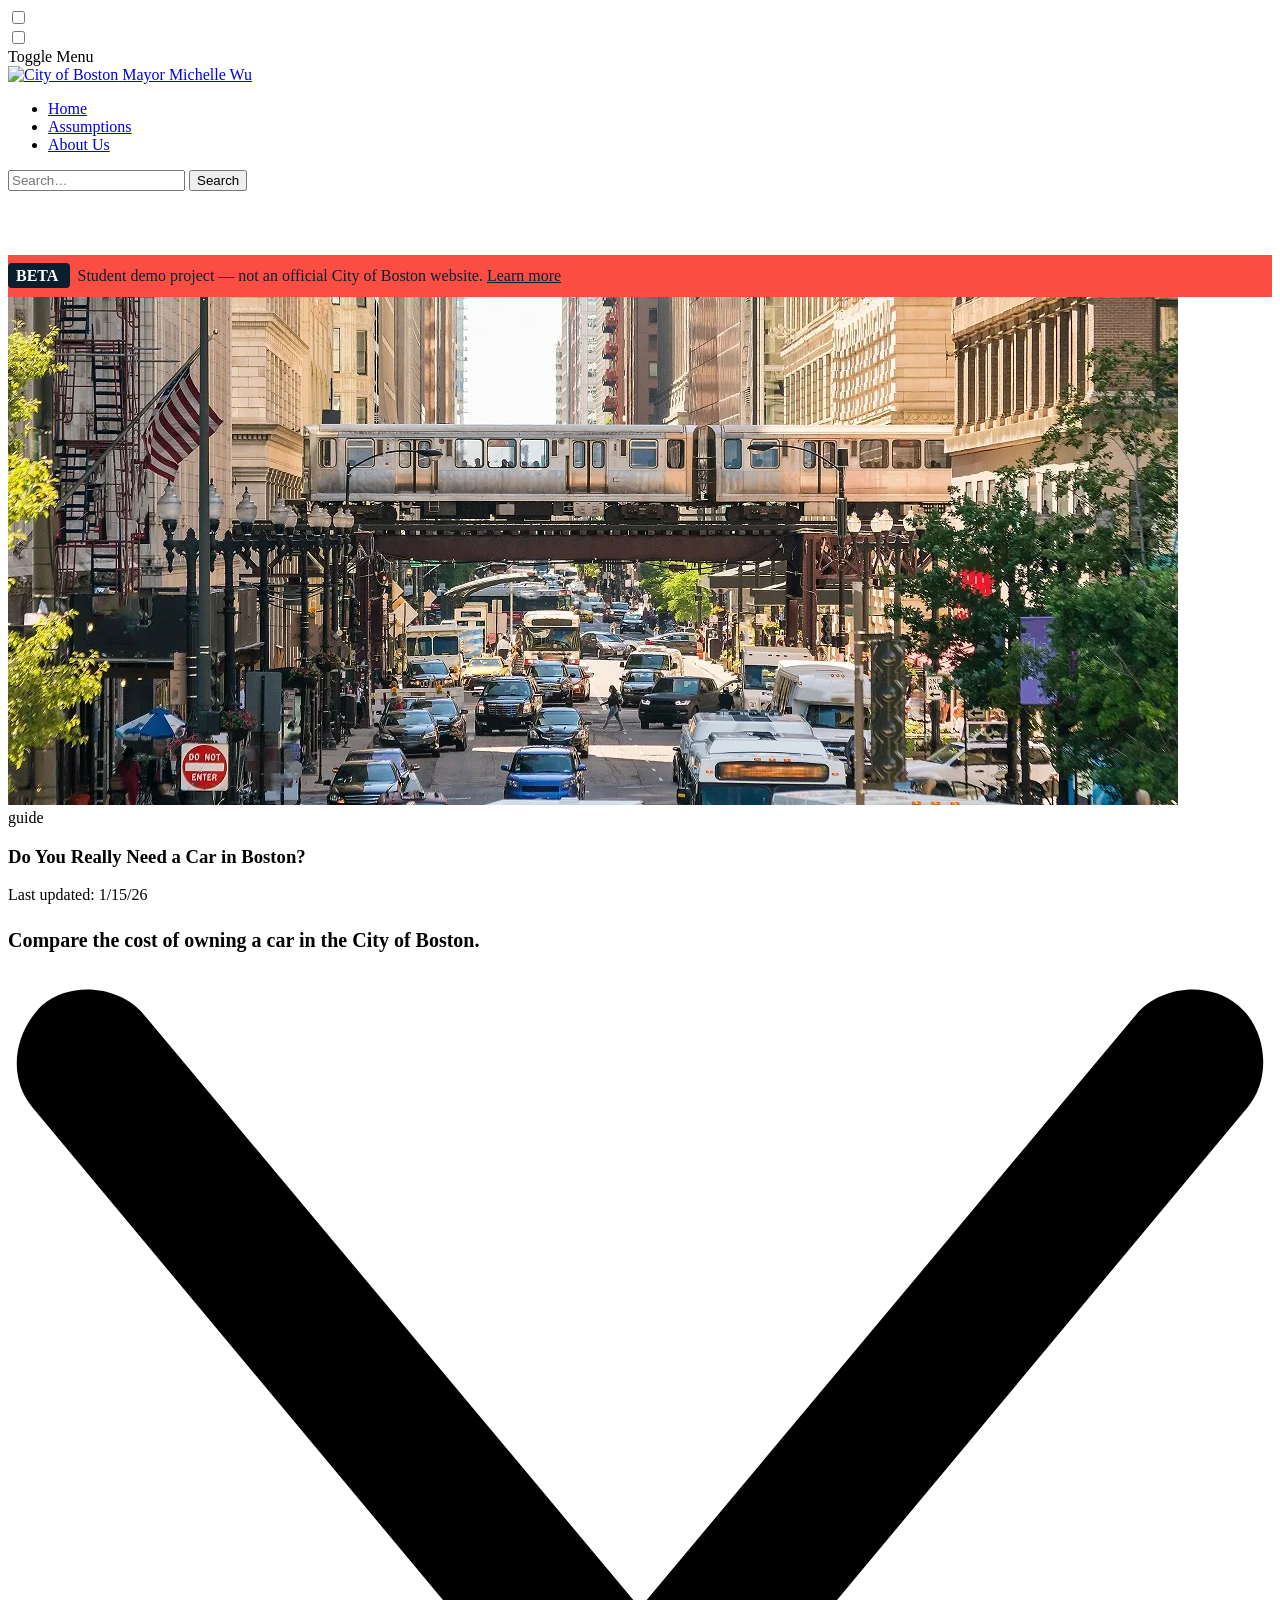
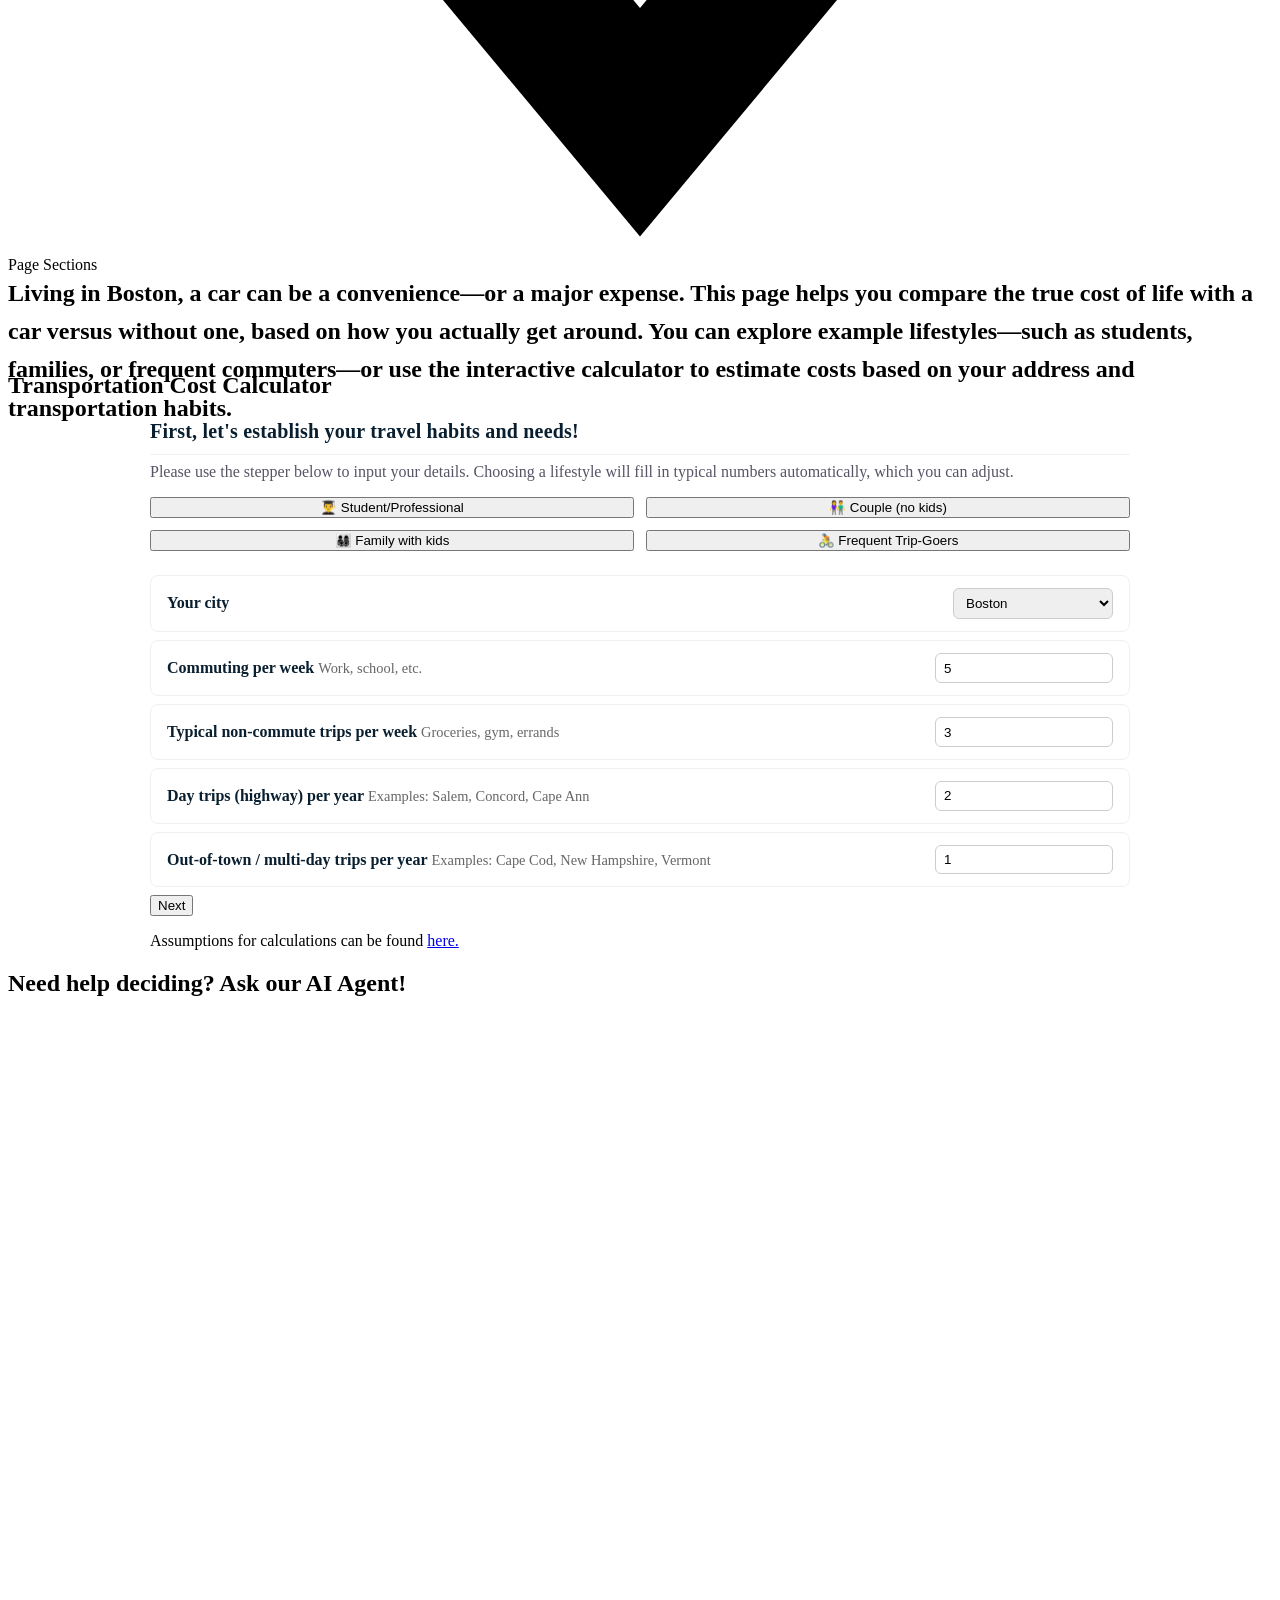
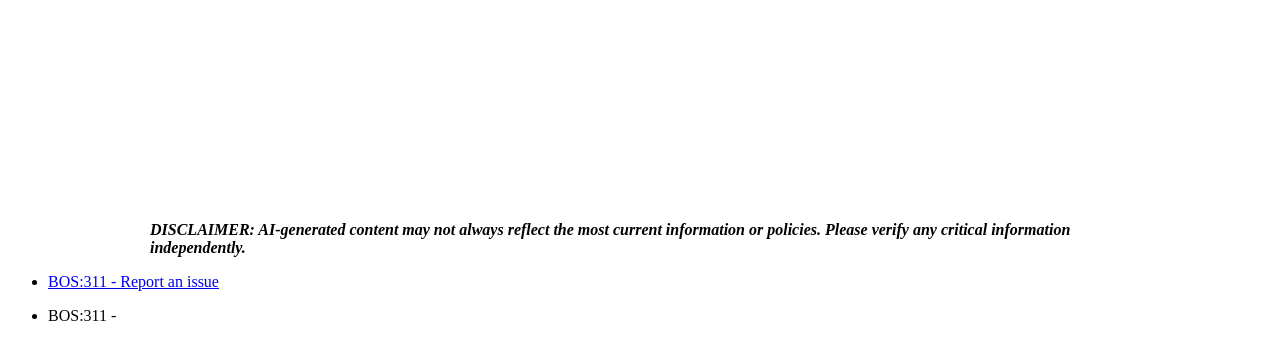
==== commit adf06b63: "add ai agent iframe" ====
--- a/index.html
+++ b/index.html
@@ -432,18 +432,27 @@
                                         </div>
                                     </div>
 
-                                    </section>                                    
-                                    
-                                    <!-- <section class="b b--fw">
+                                    </section> 
+
+                                    <div class="subnav-anchor" aria-hidden="true" title="This is an anchor"></div>
+                                    <div class="entity entity-paragraphs-item paragraphs-item-text component-section entity entity-paragraphs-item component-section component-section b--fw" bos_context_type="Text" about="" typeof="">
+                                        <section class="b b--fw" id="calculator">
                                     <div class="b-c">
                                         <div class="sh">
-                                        <h2 class="sh-title">Typical Transportation Costs for Different Lifestyles</h2>
-                                        </div>
-
-                                        <div id="lifestyles" class="cob-accordion"></div>
+                                        <h2 class="sh-title">Need help deciding? Ask our AI Agent!</h2>
+                                        </div>
+                                        <div class="calc-shell">
+                                            <!-- Multi-screen calculator -->
+                                            <div id="calcStepper">
+                                                    <h3 class="h3 m-t400 m-b400"></h3>
+                                                    <iframe src="https://boston-agent--artahseenjahan.replit.app" style="width: 100%; height: 800px; border: none;"></iframe>
+                                                    <strong class="m-t300"><em>DISCLAIMER: AI-generated content may not always reflect the most current information or policies. Please verify any critical information independently.</em></strong>
+                                            </div>
+                                        </div>
                                     </div>
-                                    </section> -->
-
+
+                                    </div>
+                                    
                                     <div class="paragraphs-items paragraphs-items-full">
                                         <div class="component-section">
                                         <div class="field field-label-hidden field-type-text-long field__items field-items">
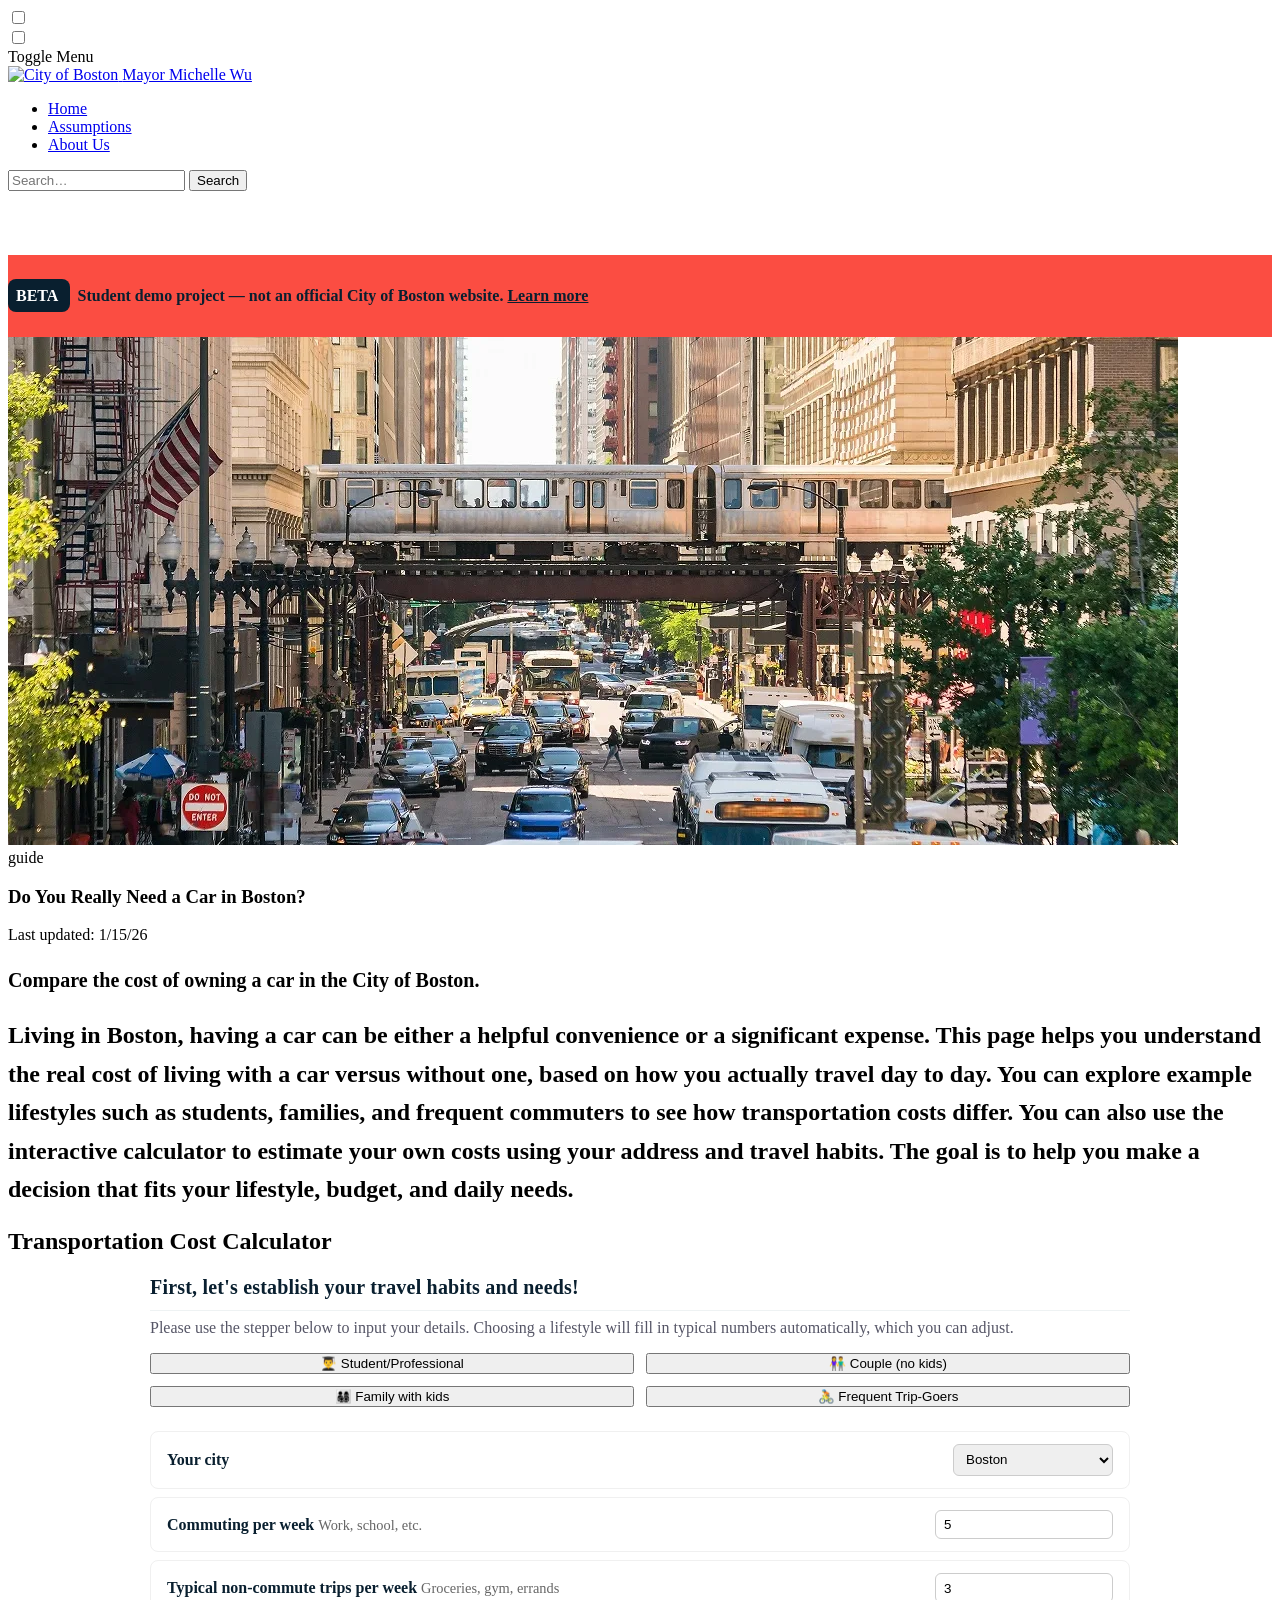
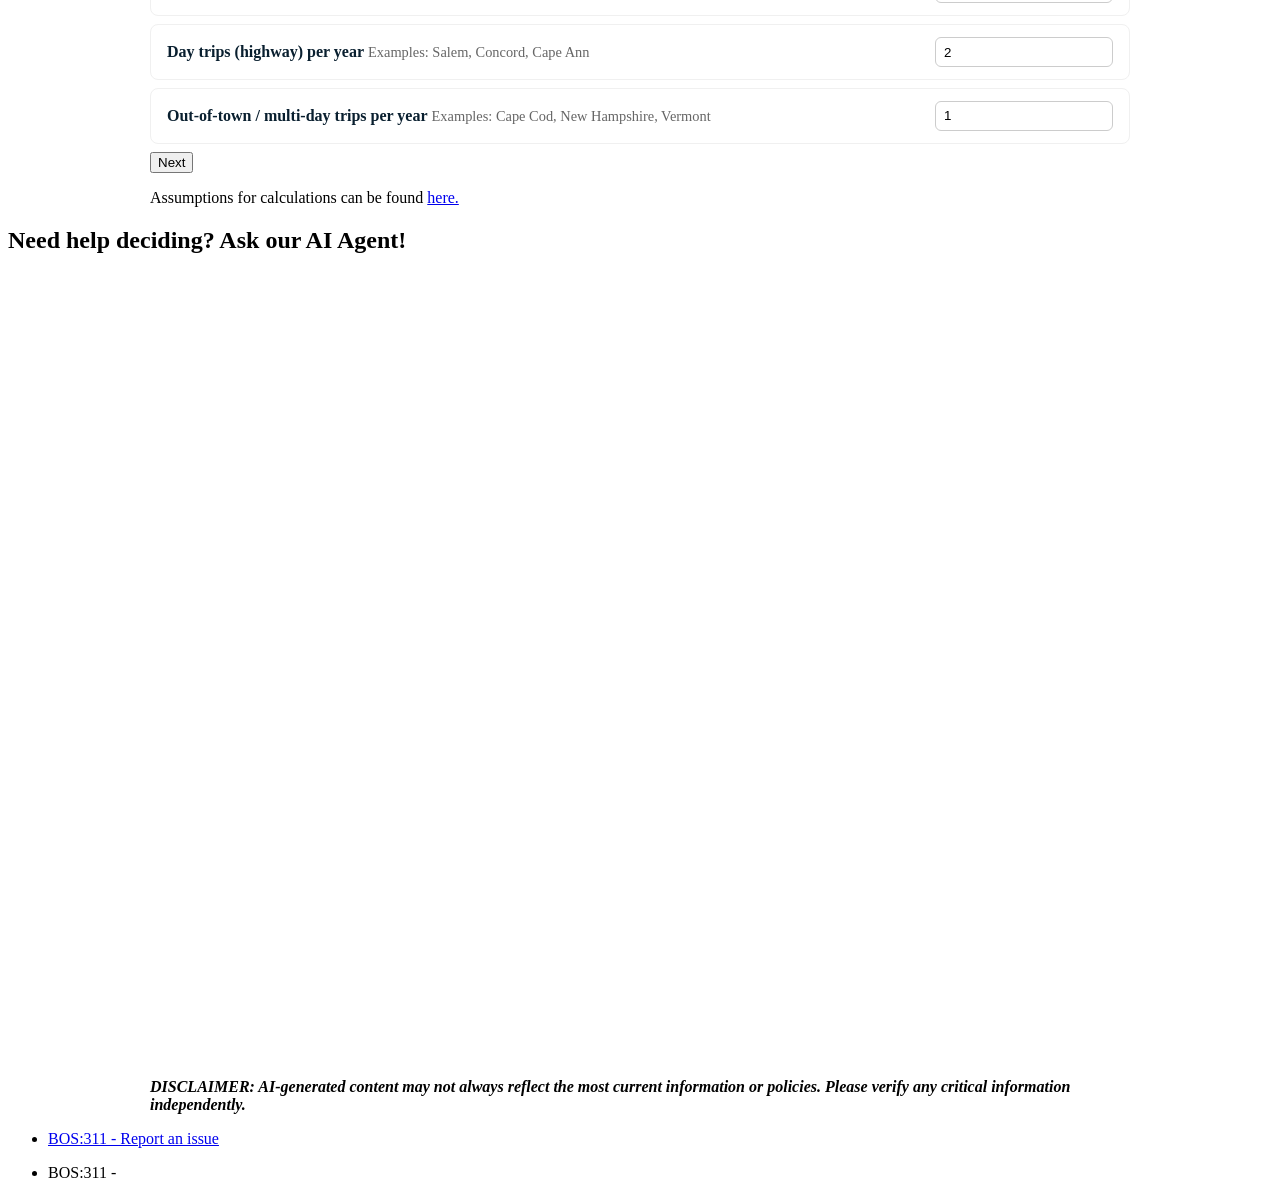
==== commit 2e038e93: "make banner bigger and edit assumptions page" ====
--- a/index.html
+++ b/index.html
@@ -25,13 +25,15 @@
 				<div class="container">
 					<section class="main-content" id="content" role="main">
                         <div class="b b--fw" style="background:#fb4d42;">
-                        <div class="b-c b-c--xsmv" style="padding: .75rem 0;">
-                            <strong style="background:#091f2f;color:#fff;padding:.25rem .5rem;border-radius:.25rem;margin-right:.5rem;">
+                        <div class="b-c b-c--xsmv" style="padding: 2rem 0;">
+                            <strong style="background:#091f2f;color:#fff;padding:.5rem .5rem;border-radius:.5rem;margin-right:.5rem;">
                             BETA
                             </strong>
                             <span style="color:#091f2f;">
-                            Student demo project — not an official City of Boston website.
+                            <strong>
+                                Student demo project — not an official City of Boston website.
                             <a href="our_team.html" style="color:#091f2f;text-decoration:underline;">Learn more</a>
+                            </strong>
                             </span>
                         </div>
                         </div>
@@ -66,28 +68,15 @@
 									</div>
 								</div>
 							</div>
-							<div class="p-b700 no-sidebar">
-								<div class="sub-nav-trigger ssm-trigger drawer-trigger" role="button" aria-controls="topic-nav" aria-expanded="false" tabindex="0" aria-hidden="true">
-									<div class="ssm-chevron">
-										<svg version="1.1" xmlns="http://www.w3.org/2000/svg" xmlns:xlink="http://www.w3.org/1999/xlink" x="0px" y="0px" viewBox="0 0 26 18" style="enable-background:new 0 0 26 18;" xml:space="preserve">
-											<title>Toggle</title>
-											<path class="st0 icon-stroke" d="M13,17.7L0.5,2.7C0,2.1,0.1,1.2,0.7,0.6c0.6-0.5,1.6-0.4,2.1,0.2L13,13L23.2,0.8c0.5-0.6,1.5-0.7,2.1-0.2
-              c0.6,0.5,0.7,1.5,0.2,2.1L13,17.7z"></path>
-										</svg>
-									</div>
-									Page Sections
-								</div>
-							</div>
+
 							<div class="paragraphs-items paragraphs-items-field-components paragraphs-items-full paragraphs-items-field-components-full">
 								<div class="entity entity-paragraphs-item paragraphs-item-text component-section entity entity-paragraphs-item component-section component-section b--fw" bos_context_type="Text" about="" typeof="">
 									<div class="b-c">
 										<div class="paragraphs-items paragraphs-items-field-text-blocks paragraphs-items-field-text-blocks-full paragraphs-items-full">
 											<div class="entity entity-paragraphs-item paragraphs-item-text-one-column component-section squiggle-border-bottom, p-t400 entity entity-paragraphs-item component-section" bos_context_type="Text One Column" about="" typeof="">
 												<div>
-													<div style="margin-top: 00 px; margin-bottom: -75px;">
-														<p class="intro-lead">Living in Boston, a car can be a convenience—or a major expense. This page helps you compare the true cost of life with a car versus without one, based on how you actually get around.
-
-You can explore example lifestyles—such as students, families, or frequent commuters—or use the interactive calculator to estimate costs based on your address and transportation habits.</p>
+													<div style="margin-top: 0px; margin-bottom: 0px;">
+														<p class="intro-lead">Living in Boston, having a car can be either a helpful convenience or a significant expense. This page helps you understand the real cost of living with a car versus without one, based on how you actually travel day to day. You can explore example lifestyles such as students, families, and frequent commuters to see how transportation costs differ. You can also use the interactive calculator to estimate your own costs using your address and travel habits. The goal is to help you make a decision that fits your lifestyle, budget, and daily needs.</p>
 													</div>
 												</div>
 											</div>
@@ -192,7 +181,7 @@
                                                             <div class="parking-option" id="fuelCostSection" style="display:none;">
                                                                 <div class="option-body">
                                                                     <div>
-                                                                        <div class="option-title">Average fuel/charging cost per month (USD)</div>
+                                                                        <div class="option-title">Average fuel/electricity cost per month (USD)</div>
                                                                         <div class="option-sub">Enter your typical monthly average.</div>
                                                                     </div>
                                                                     <div class="option-control">
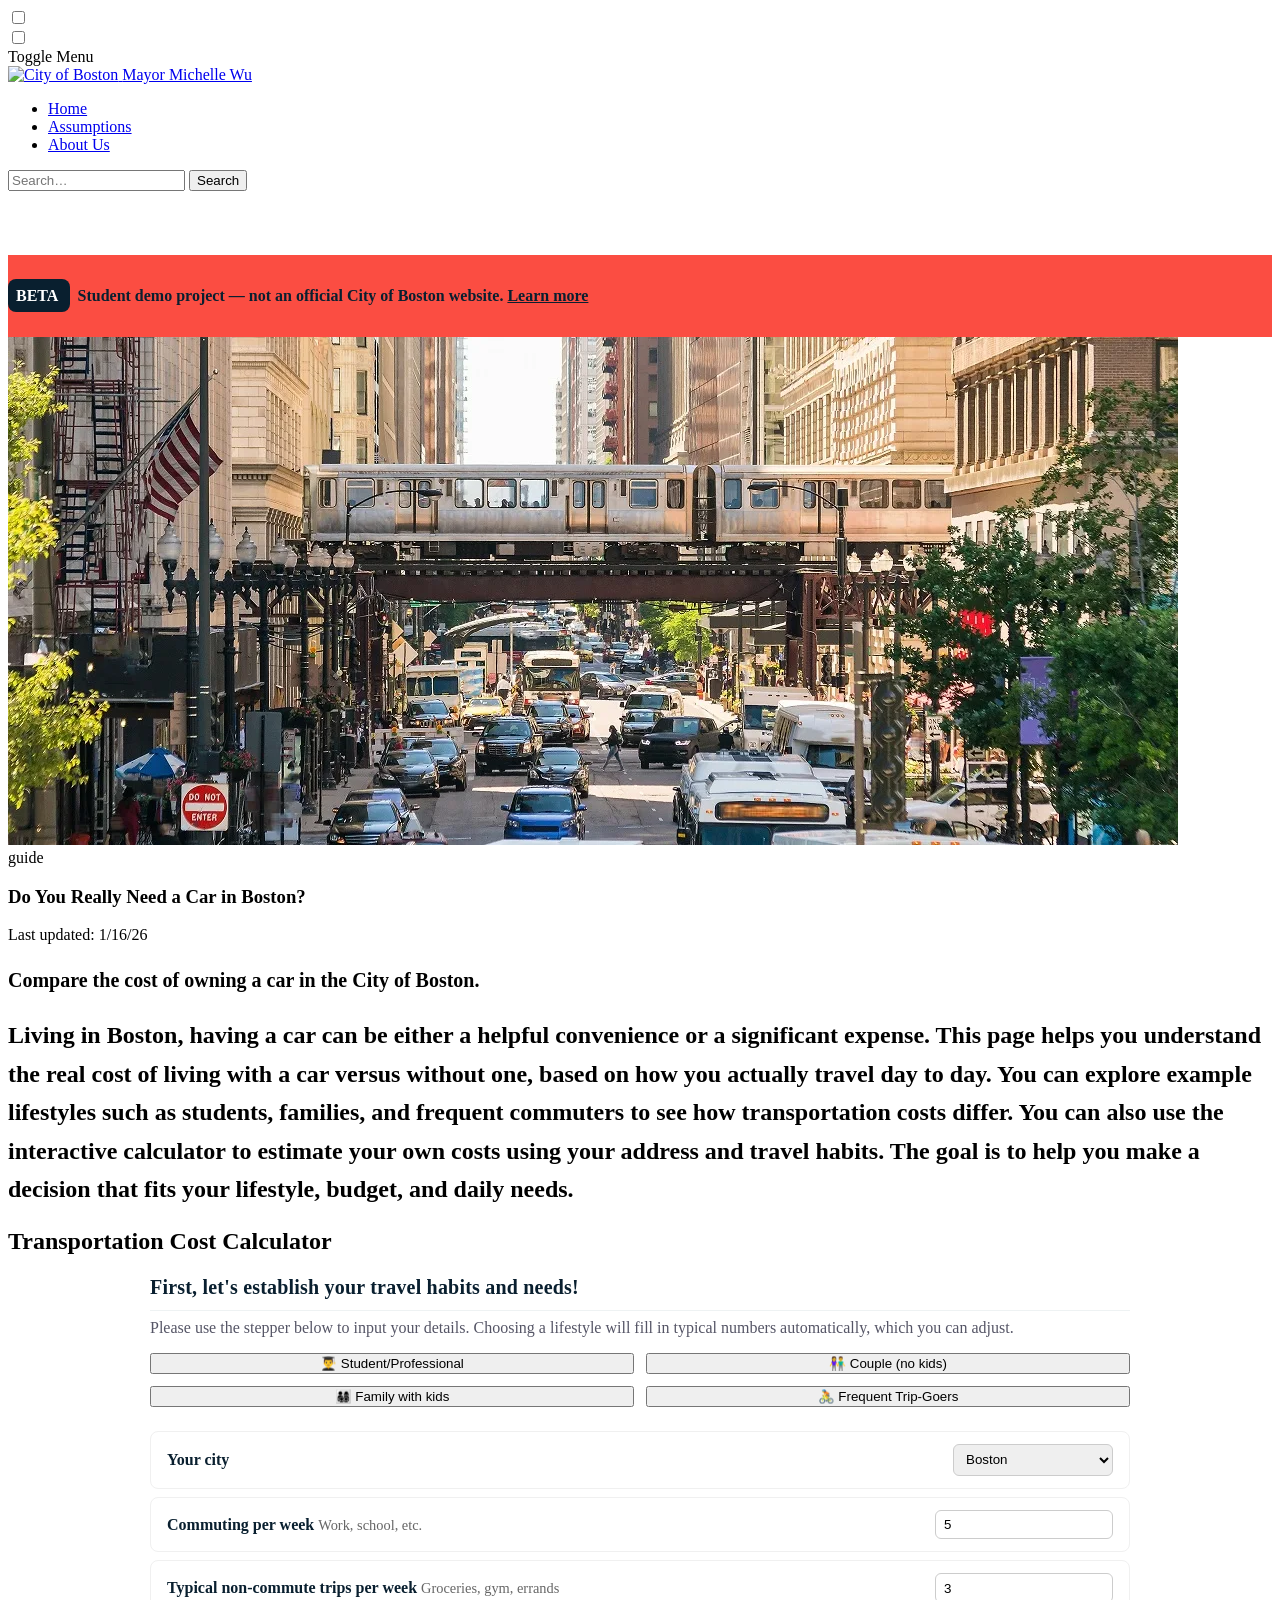
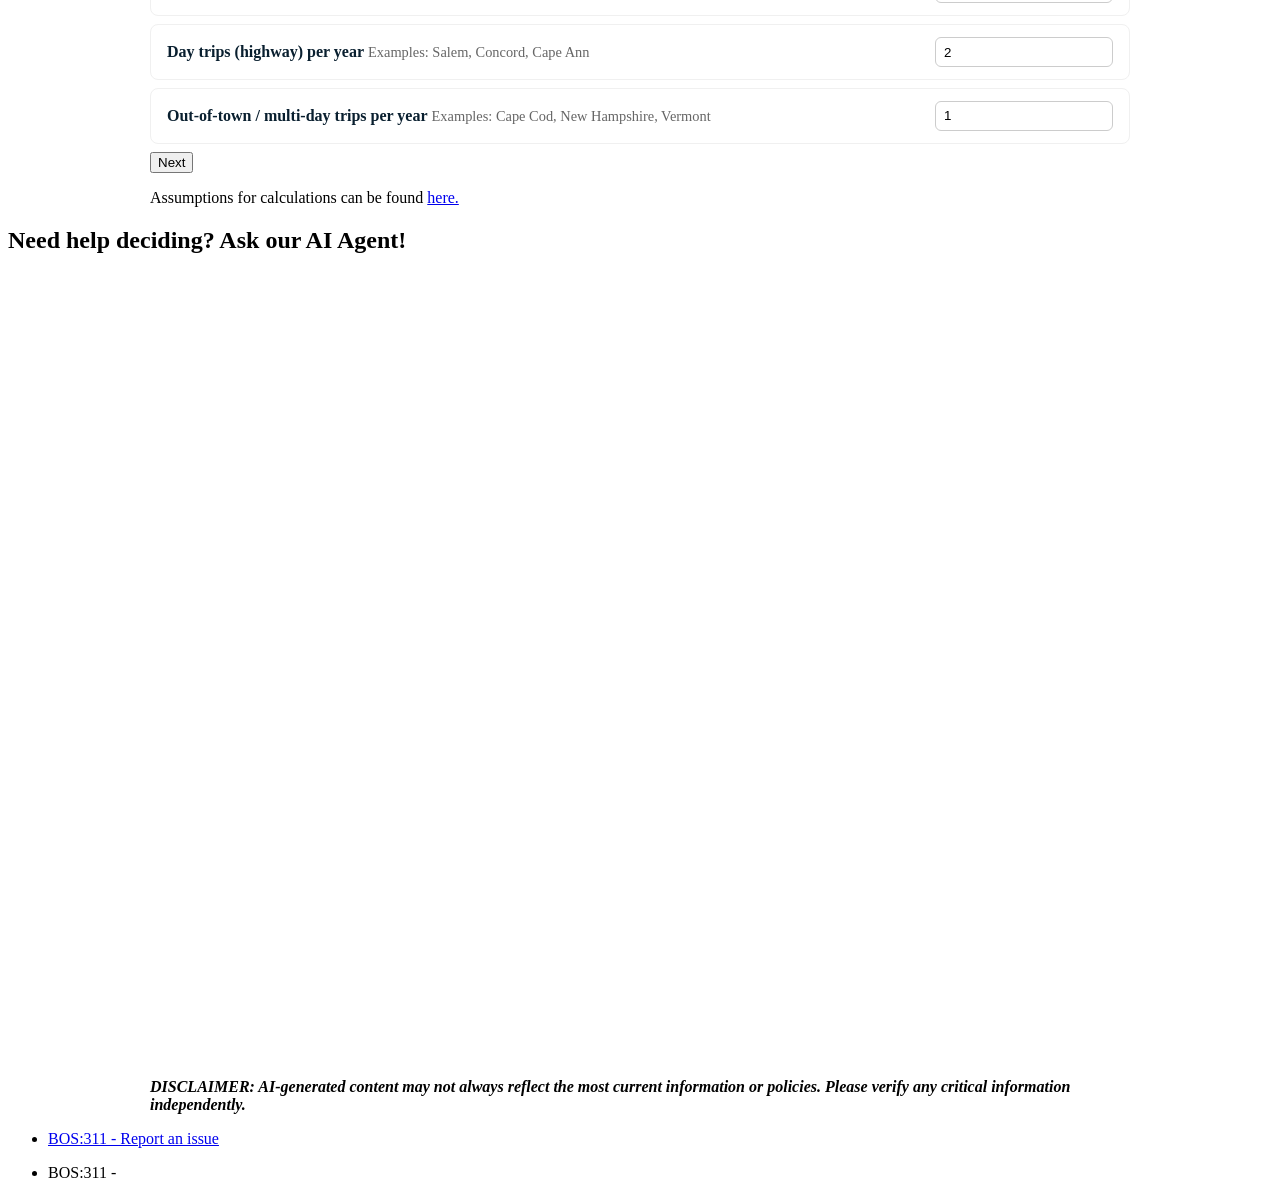
==== commit f4fc71f3: "edit update time" ====
--- a/index.html
+++ b/index.html
@@ -50,7 +50,7 @@
 										</h1>
 										<div class="hros-i hros-i--l hros-st--w">
 											Last updated:
-											<time datetime="2025-12-30T17:10:34Z">1/15/26</time>
+											<time datetime="2025-12-30T17:10:34Z">1/16/26</time>
 										</div>
 									</div>
 								</div>
